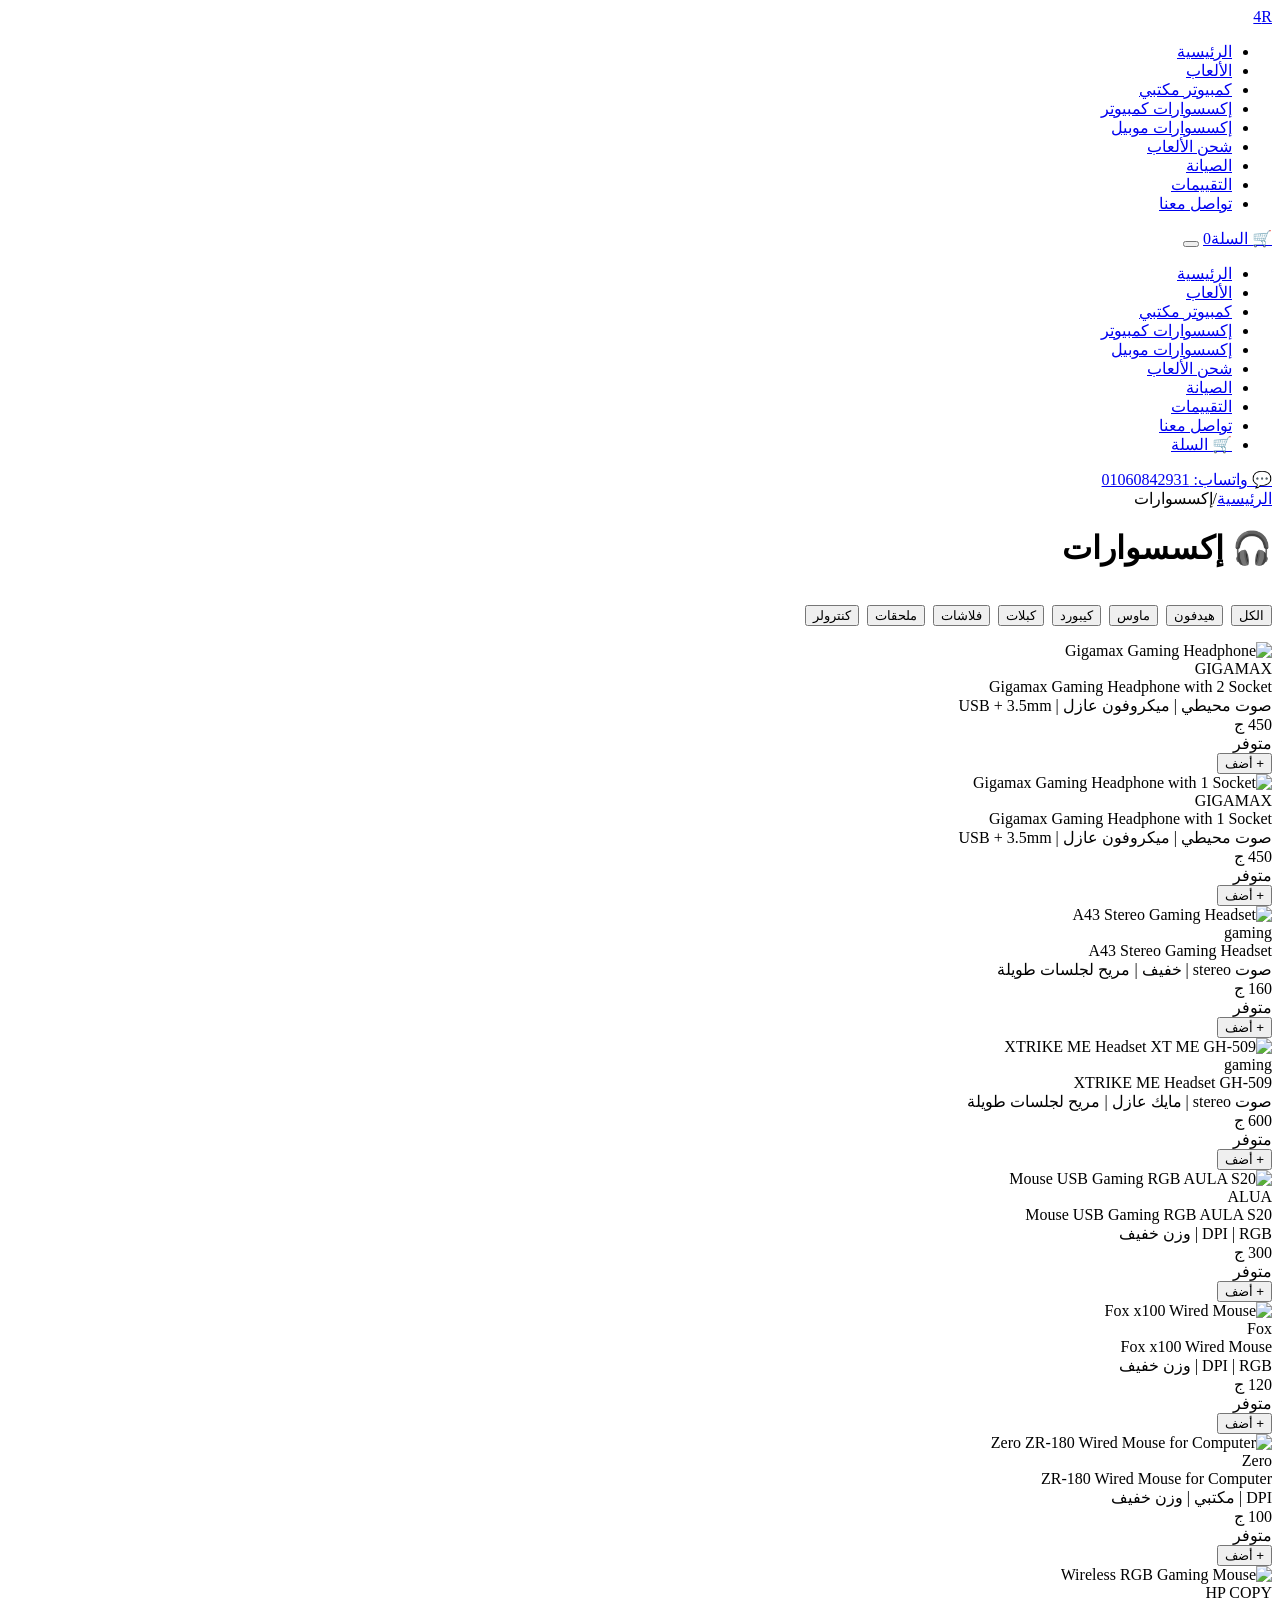
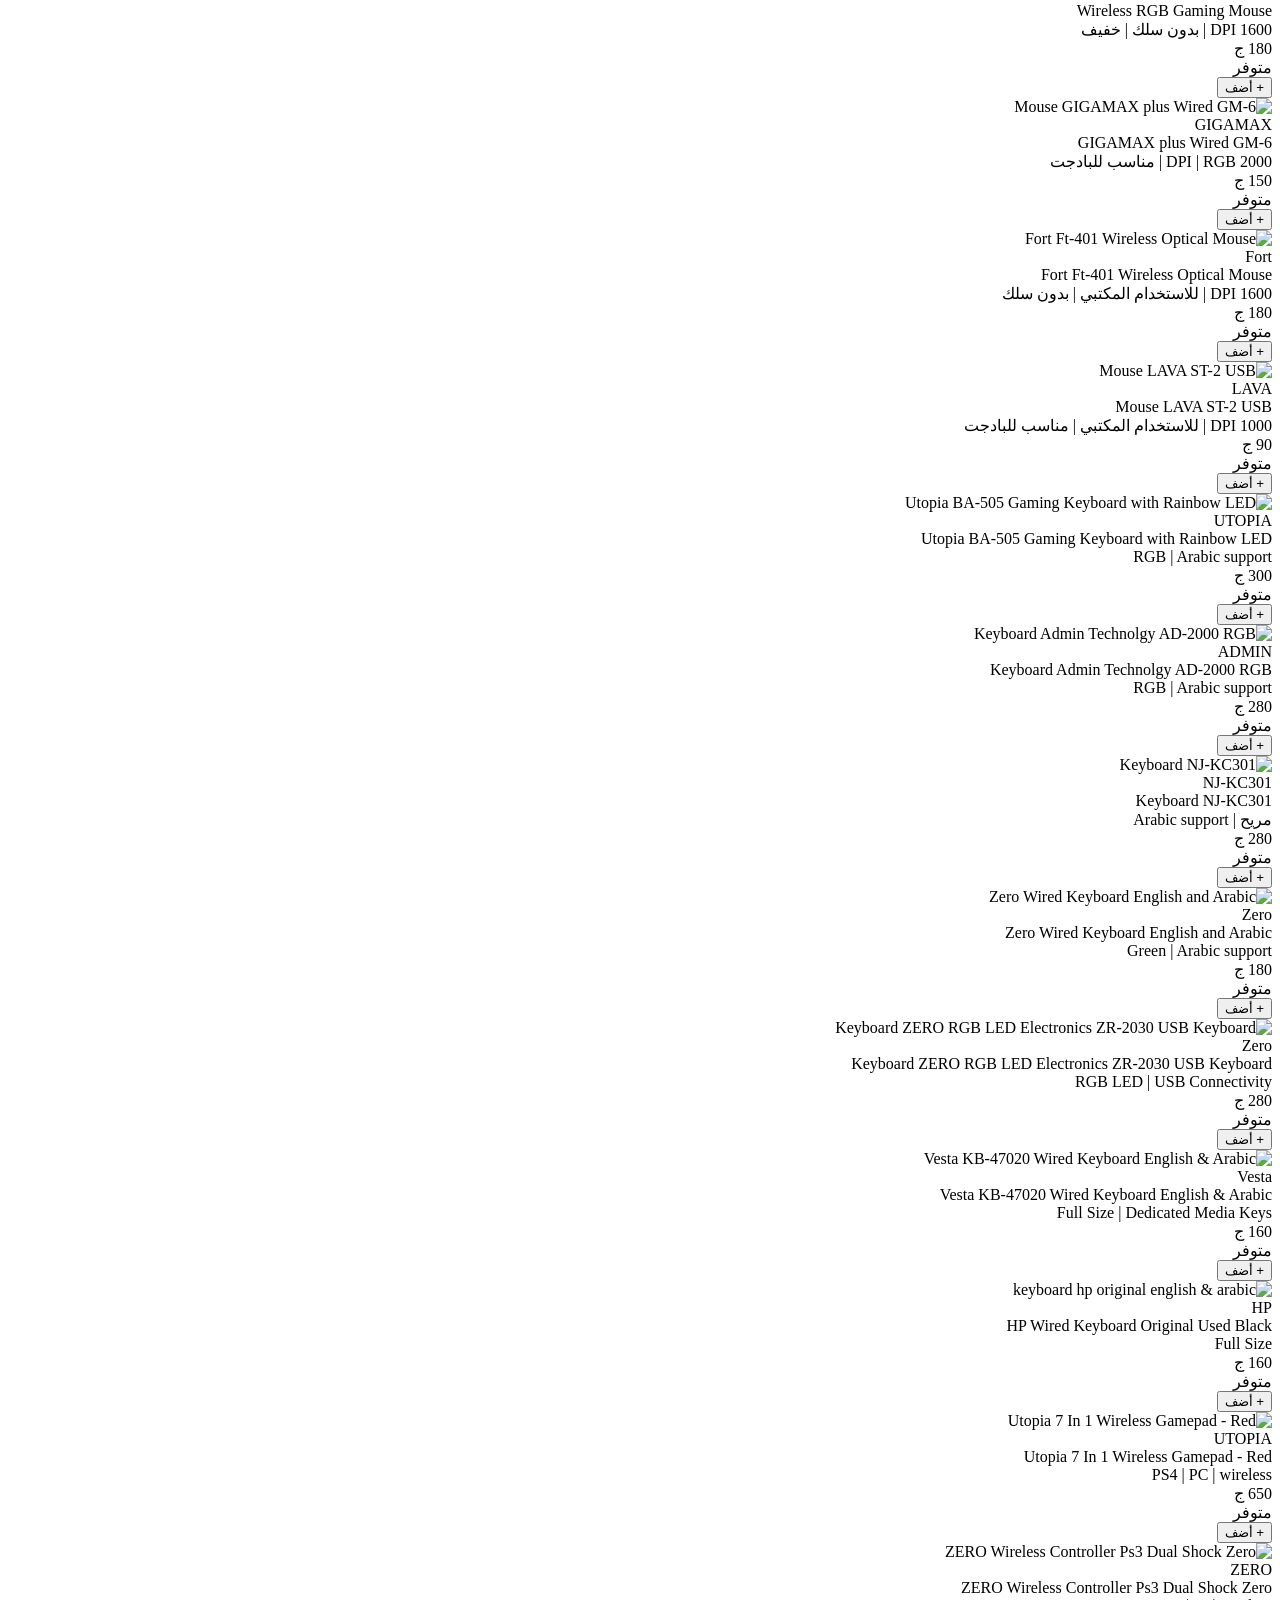
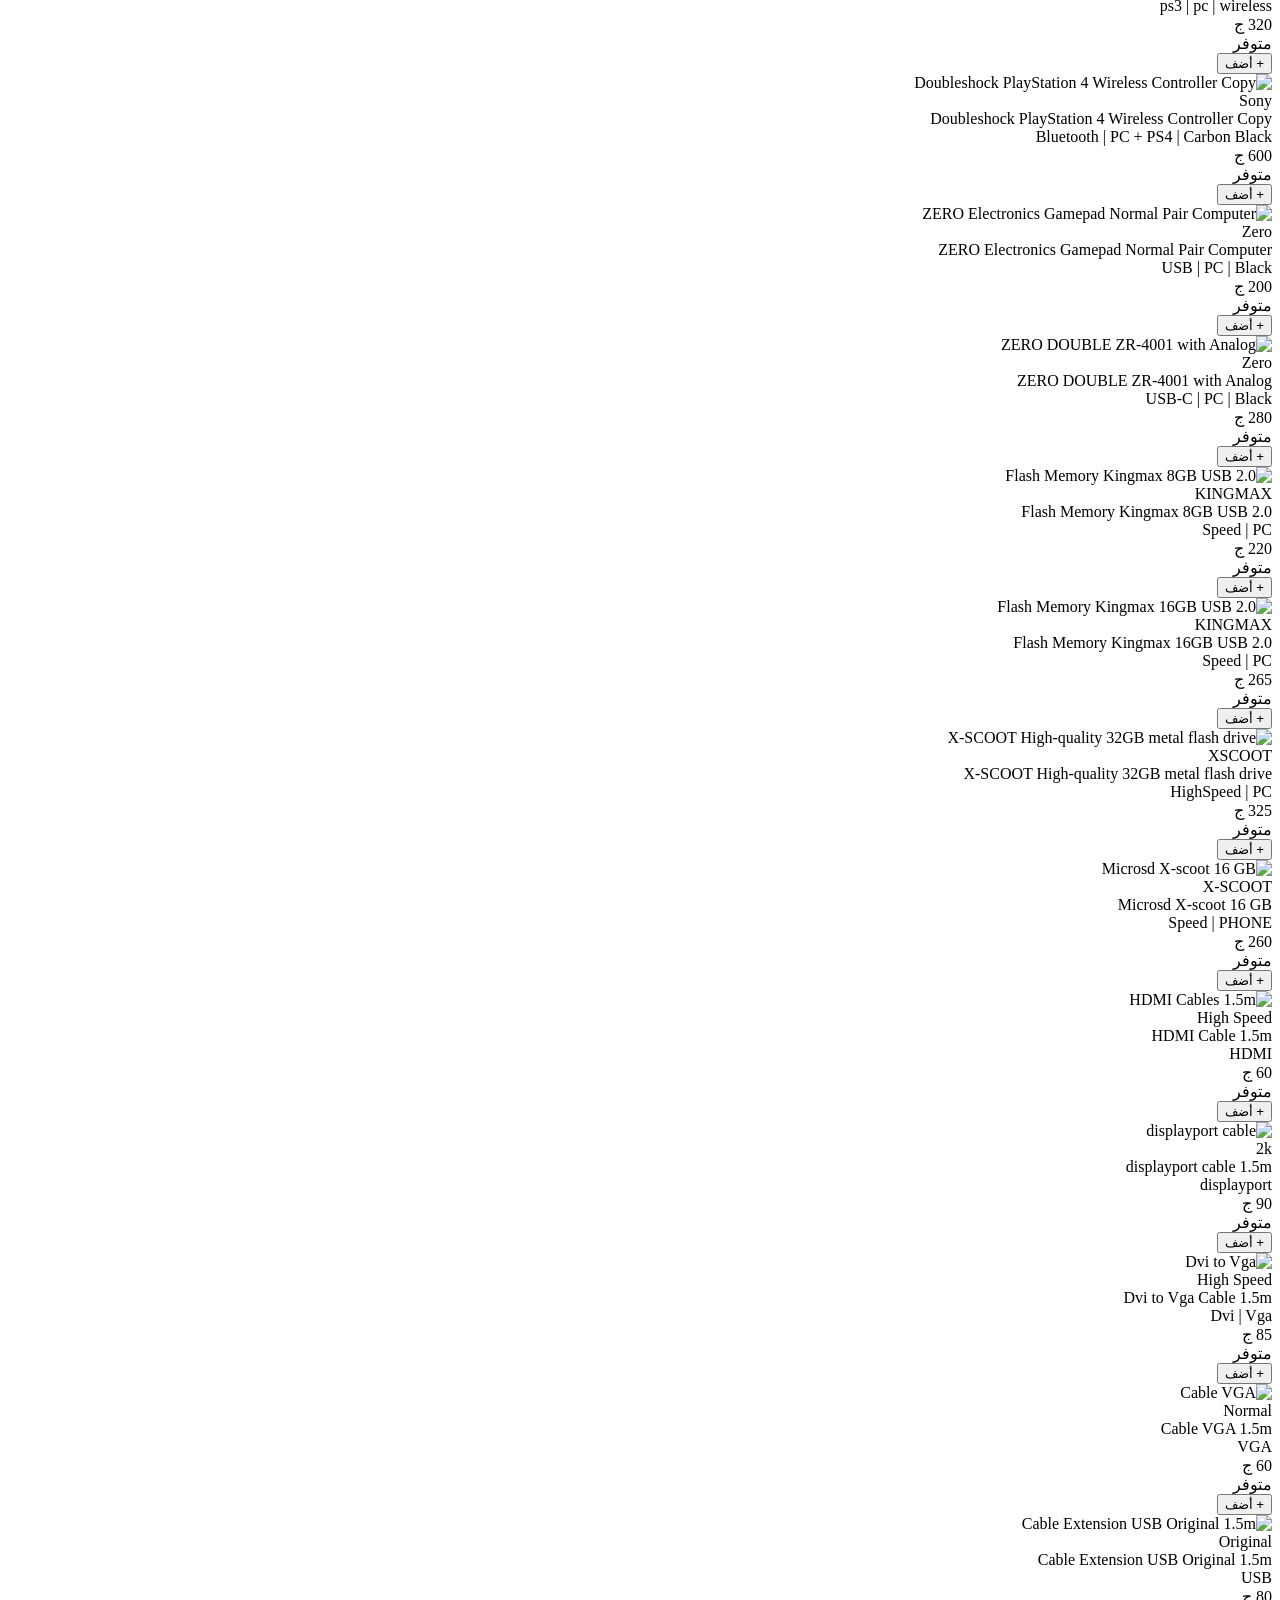
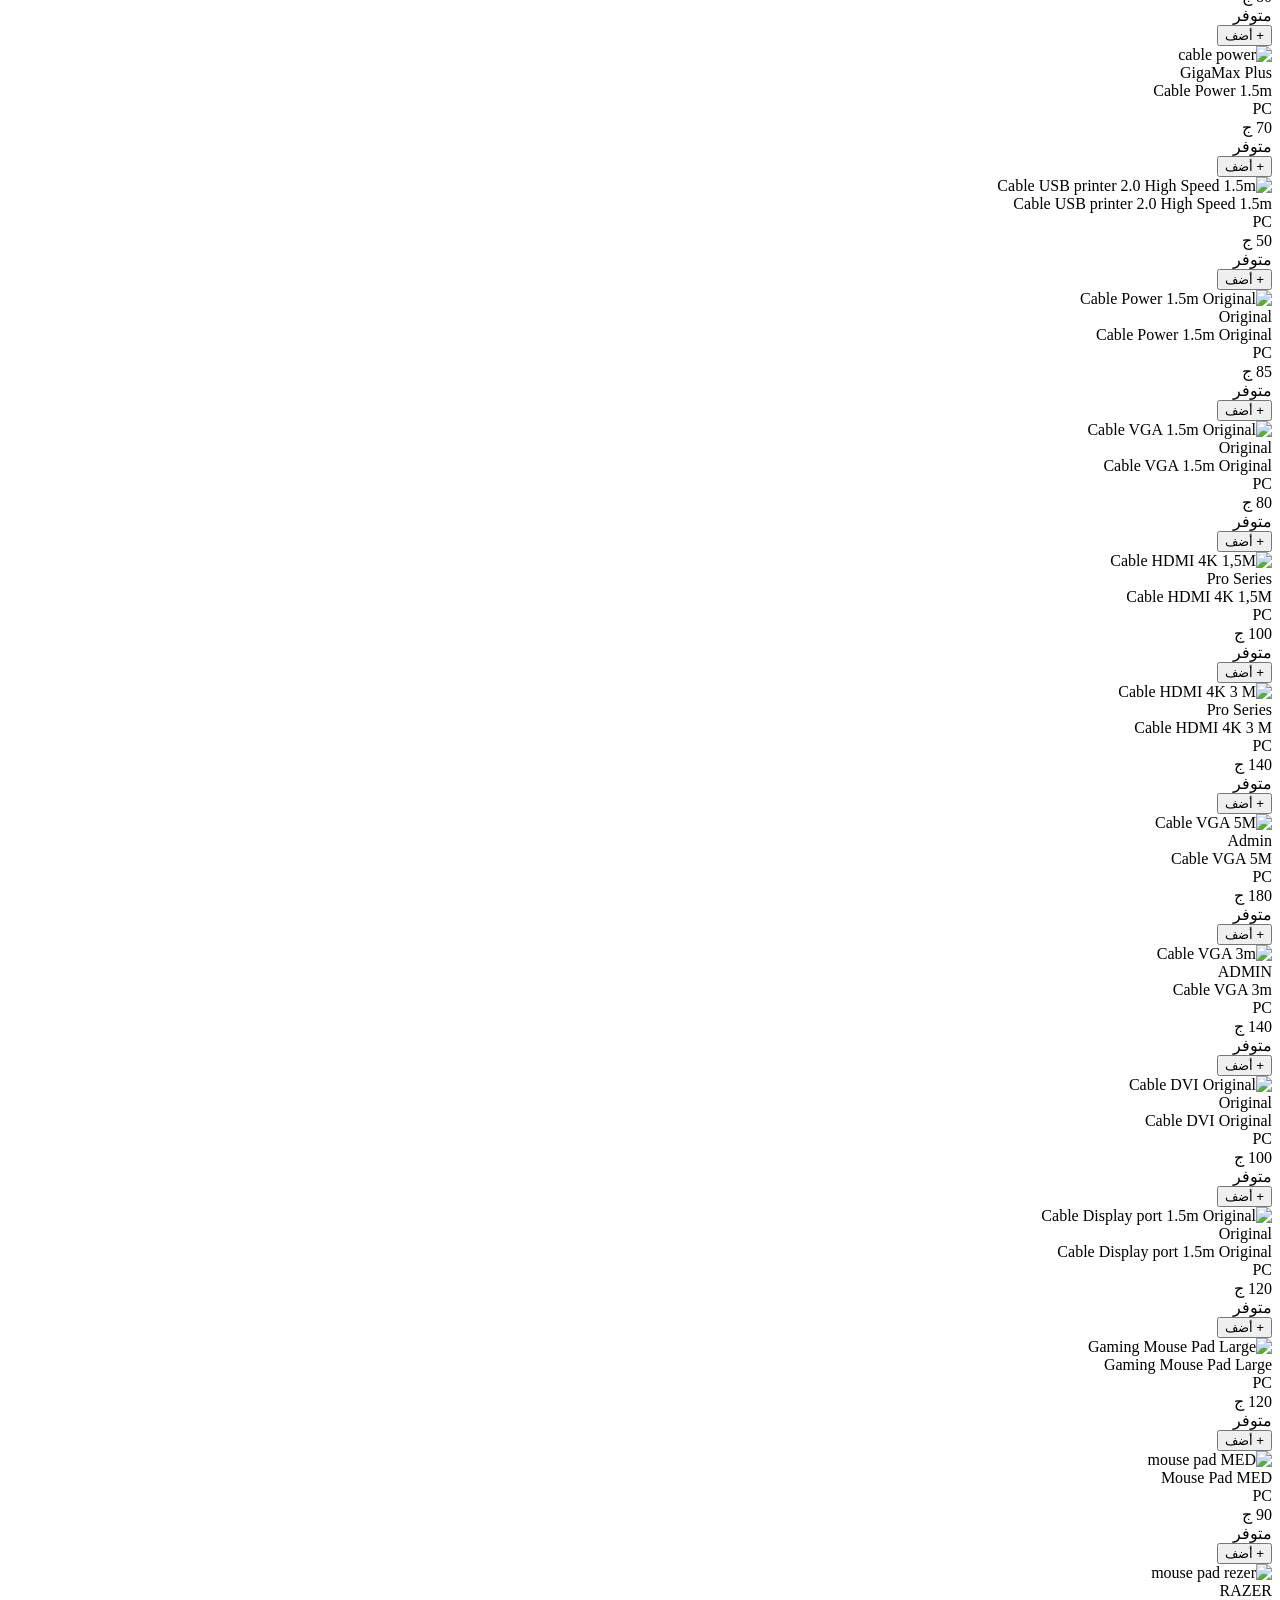
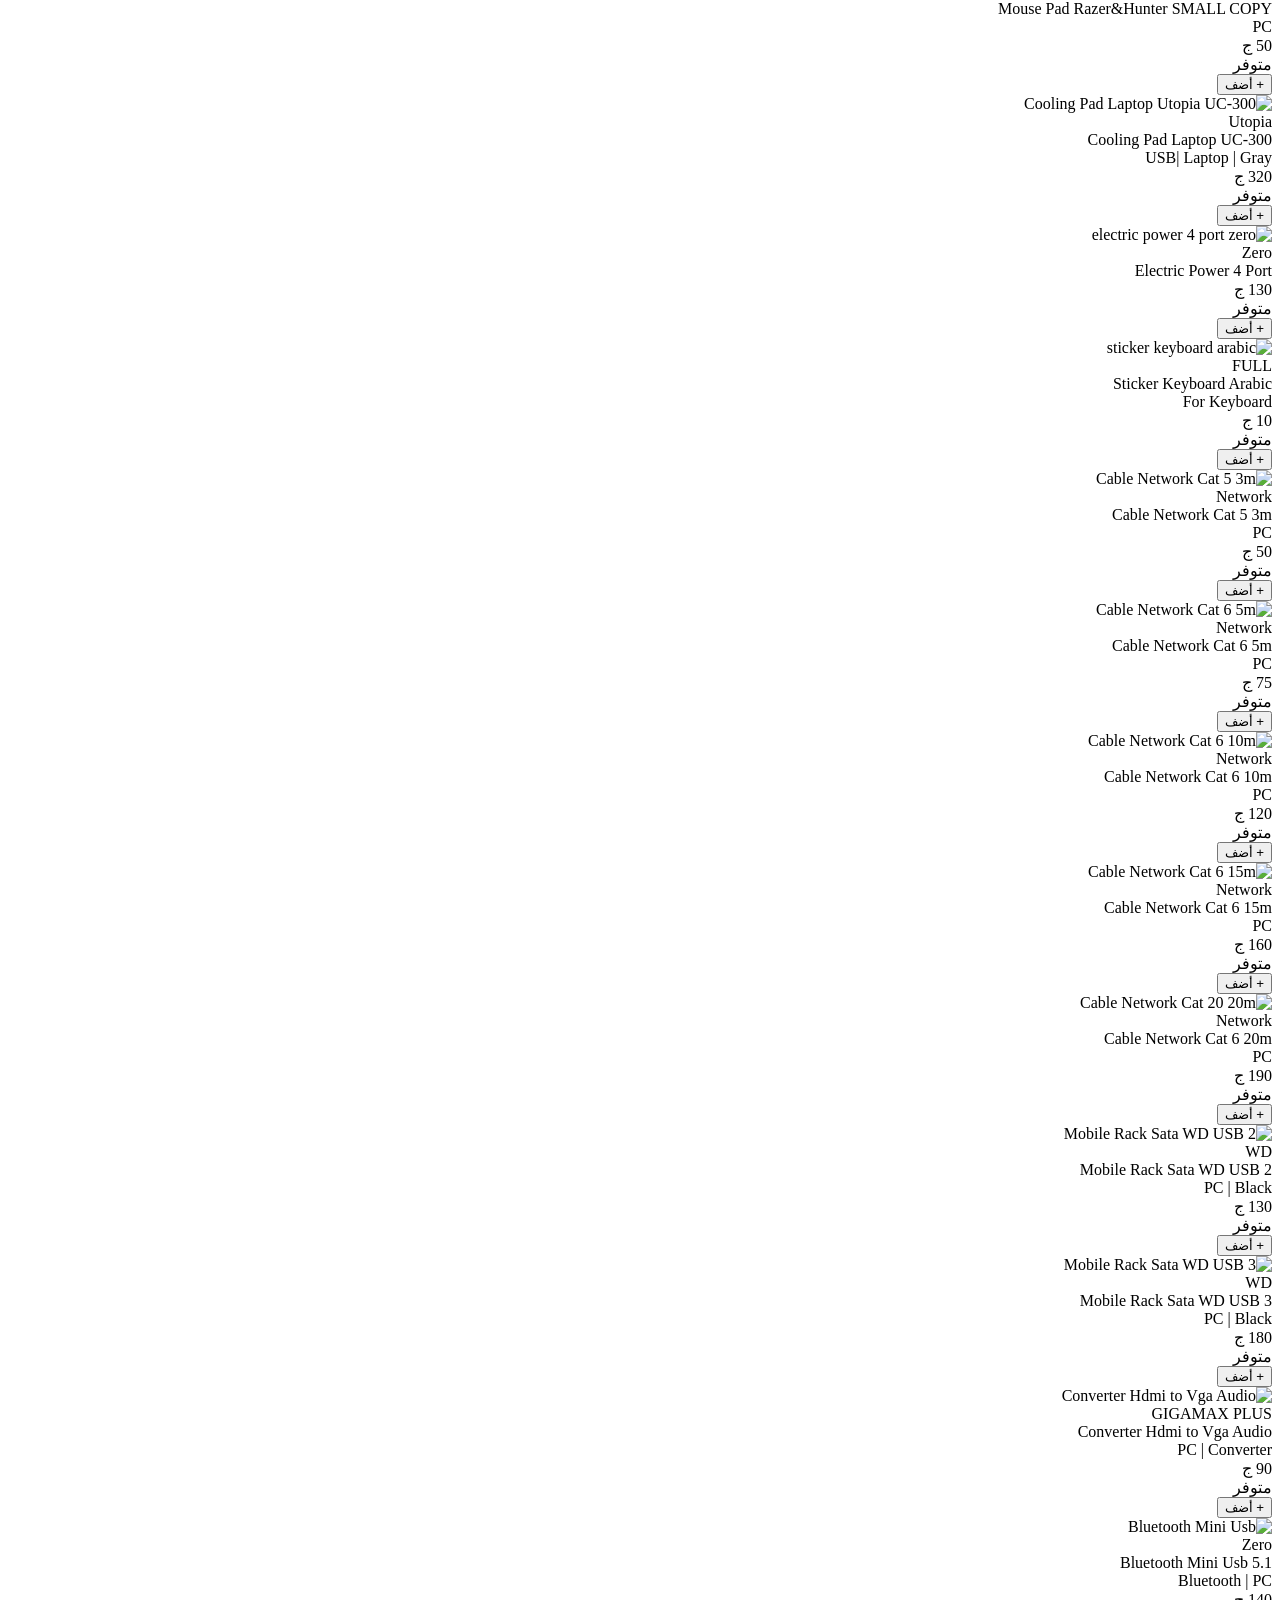
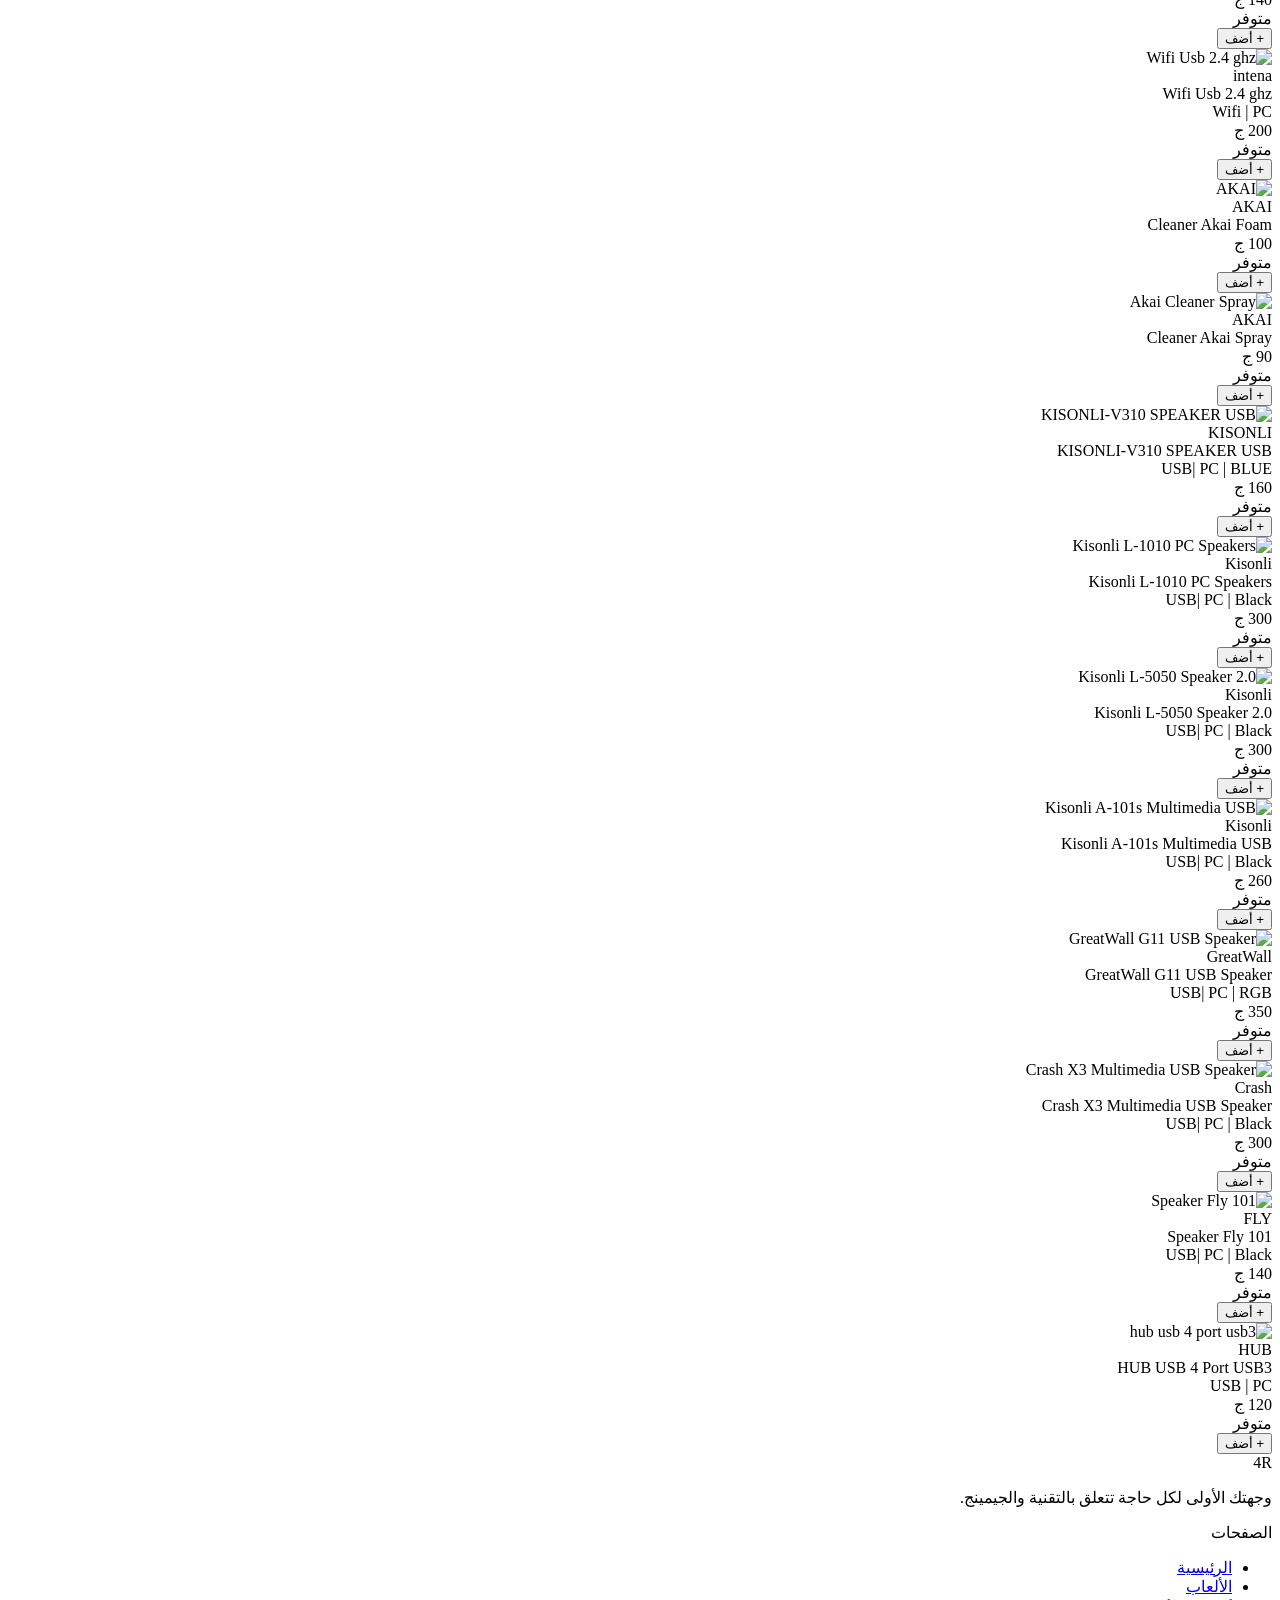
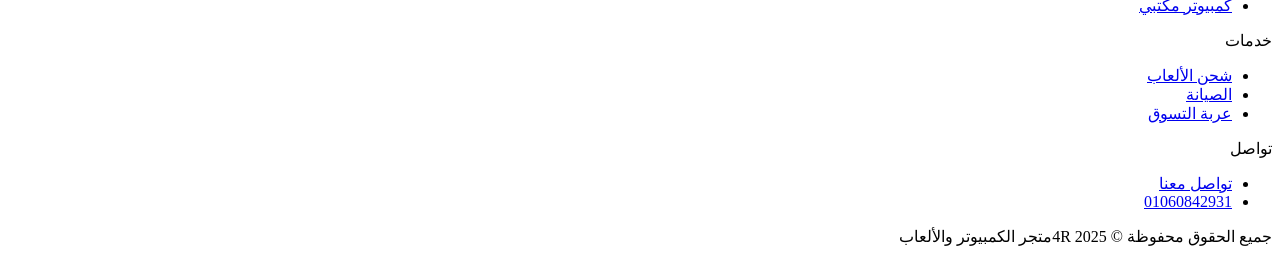
==== accessories.html @ f65ea1b9 "Add files via upload" ====
<!DOCTYPE html>
<html lang="ar" dir="rtl">
<head>
  <meta charset="UTF-8" />
  <meta name="viewport" content="width=device-width, initial-scale=1.0" />
  <title>4R | إكسسوارات</title>
  <link href="https://fonts.googleapis.com/css2?family=Cairo:wght@400;600;700;900&display=swap" rel="stylesheet" />
  <link rel="stylesheet" href="css/style.css" />
</head>
<body>

<nav class="navbar">
  <div class="container nav-inner">
    <a href="index.html" class="logo">4<span class="x">R</span></a>
    <ul class="nav-links">
      <li><a href="index.html">الرئيسية</a></li>
      <li><a href="games.html">الألعاب</a></li>
      <li><a href="desktops.html">كمبيوتر مكتبي</a></li>
      <li><a href="accessories.html" class="active" >إكسسوارات كمبيوتر</a></li>
    <li><a href="mobile.html" >إكسسوارات موبيل</a></li>
      <li><a href="game-topup.html">شحن الألعاب</a></li>
      <li><a href="services.html">الصيانة</a></li>
      <li><a href="reviews.html">التقييمات</a></li>
      <li><a href="contact.html">تواصل معنا</a></li>
    </ul>
    <div class="nav-right">
      <a href="cart.html" class="nav-cart">🛒 السلة<span class="cart-badge">0</span></a>
      <button class="hamburger-btn" id="hamburgerBtn" aria-label="فتح القائمة">
        <span></span><span></span><span></span>
      </button>
    </div>
  </div>
</nav>

<div class="mobile-menu" id="mobileMenu">
  <ul>
    <li><a href="index.html">الرئيسية</a></li>
    <li><a href="games.html">الألعاب</a></li>
    <li><a href="desktops.html">كمبيوتر مكتبي</a></li>
    <li><a href="accessories.html" class="active" >إكسسوارات كمبيوتر</a></li>
    <li><a href="mobile.html" >إكسسوارات موبيل</a></li>
    <li><a href="game-topup.html">شحن الألعاب</a></li>
    <li><a href="services.html">الصيانة</a></li>
    <li><a href="reviews.html">التقييمات</a></li>
    <li><a href="contact.html">تواصل معنا</a></li>
    <li><a href="cart.html">🛒 السلة</a></li>
  </ul>
  <div class="mobile-menu-footer">
    <a href="https://wa.me/201060842931" target="_blank" rel="noreferrer">💬 واتساب: 01060842931</a>
  </div>
</div>

<main>
  <div class="page-header">
    <div class="container">
      <div class="breadcrumb"><a href="index.html">الرئيسية</a><span class="sep">/</span><span>إكسسوارات</span></div>
      <h1 class="page-title">🎧 إكسسوارات</h1>
    </div>
  </div>

  <div style="background:var(--dark);border-bottom:1px solid var(--border);padding:16px 0">
    <div class="container" style="display:flex;gap:8px;flex-wrap:wrap">
      <button class="btn btn-red btn-sm filter-btn" onclick="filterAcc('all',this)">الكل</button>
      <button class="btn btn-outline btn-sm filter-btn" onclick="filterAcc('headset',this)">هيدفون</button>
      <button class="btn btn-outline btn-sm filter-btn" onclick="filterAcc('mouse',this)">ماوس</button>
      <button class="btn btn-outline btn-sm filter-btn" onclick="filterAcc('keyboard',this)">كيبورد</button>
            <button class="btn btn-outline btn-sm filter-btn" onclick="filterAcc('cables',this)">كبلات</button>
            <button class="btn btn-outline btn-sm filter-btn" onclick="filterAcc('usb',this)">فلاشات</button>
                  <button class="btn btn-outline btn-sm filter-btn" onclick="filterAcc('extensions',this)">ملحقات</button>
      <button class="btn btn-outline btn-sm filter-btn" onclick="filterAcc('controller',this)">كنترولر</button>
    </div>
  </div>

  <section class="section">
    <div class="container">
      <div class="products-grid" id="accGrid">

      
        <div class="product-card" data-cat="headset">
          <div class="product-thumb">
            <img src="https://imgs.search.brave.com/C-HHiCXnGyRlsSJP_Y7JTyoOShP99-Jx5o-BW8uI3ZY/rs:fit:860:0:0:0/g:ce/aHR0cHM6Ly9tb3Rh/amVyLmItY2RuLm5l/dC91cGxvYWRzL2Fs/ZXhzdG9yZS9wcm9k/dWN0cy8xNzQzOTYx/NTI1ODM2LmpwZw"
                 alt="Gigamax Gaming Headphone" loading="lazy" />
          </div>
          <div class="product-body">
            <div class="product-brand">GIGAMAX</div>
            <div class="product-name">Gigamax Gaming Headphone with 2 Socket</div>
            <div class="product-specs">صوت محيطي | ميكروفون  عازل | USB + 3.5mm</div>
            <div class="product-footer">
              <div><div class="product-price">450 ج</div><span class="badge badge-in">متوفر</span></div>
              <button class="btn-add" onclick="addToCart('gigamax-headphone','Gigamax Gaming Headphone with 2 Socket',450,'🎧')">+ أضف</button>
            </div>
          </div>
        </div>

        <div class="product-card" data-cat="headset">
          <div class="product-thumb">
            <img src="https://imgs.search.brave.com/mkt7ceOCmpa8wfE5EsVG2fIez55HjySDKCD3ozhunZs/rs:fit:860:0:0:0/g:ce/aHR0cHM6Ly9tb3Rh/amVyLmItY2RuLm5l/dC91cGxvYWRzL2Fs/ZXhzdG9yZS9wcm9k/Y3V0cy8xNjYwMzI2/NTcxMzMxLndlYnA"
                 alt="Gigamax Gaming Headphone with 1 Socket" loading="lazy" />
          </div>
          <div class="product-body">
            <div class="product-brand">GIGAMAX</div>
            <div class="product-name">Gigamax Gaming Headphone with 1 Socket</div>
            <div class="product-specs">صوت محيطي | ميكروفون  عازل | USB + 3.5mm</div>
            <div class="product-footer">
              <div><div class="product-price">450 ج</div><span class="badge badge-in">متوفر</span></div>
              <button class="btn-add" onclick="addToCart('gigamax-headphone-1socket','Gigamax Gaming Headphone with 1 Socket',450,'🎧')">+ أضف</button>
            </div>
          </div>
        </div>

        <div class="product-card" data-cat="headset">
          <div class="product-thumb">
            <img src="https://kimostore.net/cdn/shop/files/A43GamingHeadset_3_1ccc10cd-1599-43aa-845a-52f3143e708e.jpg?v=1775911515&width=1000"
                 alt="A43 Stereo Gaming Headset" loading="lazy" />
          </div>
          <div class="product-body">
            <div class="product-brand">gaming</div>
            <div class="product-name">A43 Stereo Gaming Headset</div>
            <div class="product-specs">صوت stereo | خفيف | مريح لجلسات طويلة</div>
            <div class="product-footer">
              <div><div class="product-price">160 ج</div><span class="badge badge-in">متوفر</span></div>
              <button class="btn-add" onclick="addToCart('a43','A43 Stereo Gaming Headset',160,'🎧')">+ أضف</button>
            </div>
          </div>
        </div>

        <div class="product-card" data-cat="headset">
          <div class="product-thumb">
            <img src="https://imgs.search.brave.com/D2Zzp_MJJ2iQcdfqRyLRMGfkqmUdv2q_LEdyqRBPXuk/rs:fit:860:0:0:0/g:ce/aHR0cHM6Ly9tYWt0/YWJha3cuY29tL2Nk/bi9zaG9wL2ZpbGVz/LzY5MzIzOTE5MTI5/NjYucG5nP3Y9MTc3/NzU3NjA5NCZ3aWR0/aD0xOTQ2"
                 alt="XTRIKE ME Headset XT ME GH-509" loading="lazy" />
          </div>
          <div class="product-body">
            <div class="product-brand">gaming</div>
            <div class="product-name">XTRIKE ME Headset GH-509 </div>
            <div class="product-specs">صوت stereo | مايك عازل | مريح لجلسات طويلة</div>
            <div class="product-footer">
              <div><div class="product-price">600 ج</div><span class="badge badge-in">متوفر</span></div>
              <button class="btn-add" onclick="addToCart('GH-509','XTRIKE ME Headset XT GH-509',600,'🎧')">+ أضف</button>
            </div>
          </div>
        </div>

   
        <div class="product-card" data-cat="mouse">
          <div class="product-thumb">
            <img src="https://imgs.search.brave.com/x2z2-EXy-xg_2l_c1JVt1O-p8u9nUYkmbZguw8ln9_U/rs:fit:860:0:0:0/g:ce/aHR0cHM6Ly9iYXRv/bHN0b3JlLmNvbS93/cC1jb250ZW50L3Vw/bG9hZHMvMjAyNS8w/NS9zMjAtMi5wbmc"
                 alt="Mouse USB Gaming RGB AULA S20" loading="lazy" />
          </div>
          <div class="product-body">
            <div class="product-brand">ALUA</div>
            <div class="product-name"> Mouse USB Gaming RGB AULA S20</div>
            <div class="product-specs"> DPI | RGB | وزن  خفيف</div>
            <div class="product-footer">
              <div><div class="product-price">300 ج</div><span class="badge badge-in">متوفر</span></div>
              <button class="btn-add" onclick="addToCart('ALUA S20','Mouse USB Gaming RGB AULA S20',300,'🖱️')">+ أضف</button>
            </div>
          </div>
        </div>

<div class="product-card" data-cat="mouse">
          <div class="product-thumb">
            <img src="https://imgs.search.brave.com/SONf44gcVPJOeavkt5D7OATbX97vkyc14u4jVw7Nc_U/rs:fit:860:0:0:0/g:ce/aHR0cHM6Ly9tLm1l/ZGlhLWFtYXpvbi5j/b20vaW1hZ2VzL0kv/NTFhSS1aOXBBZUwu/anBn"
                 alt="Fox x100 Wired Mouse " loading="lazy" />
          </div>
          <div class="product-body">
            <div class="product-brand">Fox</div>
            <div class="product-name"> Fox x100 Wired Mouse</div>
            <div class="product-specs"> DPI | RGB | وزن  خفيف</div>
            <div class="product-footer">
              <div><div class="product-price">120 ج</div><span class="badge badge-in">متوفر</span></div>
              <button class="btn-add" onclick="addToCart('fox-x100','Fox x100 Wired Mouse',120,'🖱️')">+ أضف</button>
            </div>
          </div>
        </div>

        <div class="product-card" data-cat="mouse">
          <div class="product-thumb">
            <img src="https://tse3.mm.bing.net/th/id/OIP.oKF8g6QHvfGW3noFSmgnfAHaHa?rs=1&pid=ImgDetMain&o=7&rm=3"
                 alt="Zero ZR-180 Wired Mouse for Computer" loading="lazy" />
          </div>
          <div class="product-body">
            <div class="product-brand">Zero</div>
            <div class="product-name"> ZR-180 Wired Mouse for Computer</div>
            <div class="product-specs"> DPI |  مكتبي | وزن  خفيف</div>
            <div class="product-footer">
              <div><div class="product-price">100 ج</div><span class="badge badge-in">متوفر</span></div>
              <button class="btn-add" onclick="addToCart('zero-zr180','Zero ZR-180 Wired Mouse for Computer',100,'🖱️')">+ أضف</button>
            </div>
          </div>
        </div>

        <div class="product-card" data-cat="mouse">
          <div class="product-thumb">
            <img src="https://a-static.mlcdn.com.br/800x560/mouse-sem-fio-recarregavel-wireless-led-rgb-ergonomico-novo-dom-benetons/dombenetons/45b090e0523411ed84214201ac185019/f45521bca5fc19e358981a24c12881a3.jpeg"
                 alt="Wireless RGB Gaming Mouse" loading="lazy" />
          </div>
          <div class="product-body">
            <div class="product-brand">HP COPY</div>
            <div class="product-name">Wireless RGB Gaming Mouse</div>
            <div class="product-specs">1600 DPI |  بدون سلك  | خفيف </div>
            <div class="product-footer">
              <div><div class="product-price">180 ج</div><span class="badge badge-in">متوفر</span></div>
              <button class="btn-add" onclick="addToCart('wireless-rgb-mouse','Wireless RGB Gaming Mouse',180,'🖱️')">+ أضف</button>
            </div>
          </div>
        </div>

        <div class="product-card" data-cat="mouse">
          <div class="product-thumb">
            <img src="https://tse4.mm.bing.net/th/id/OIP.89PVb0e396rgUIWGu2QUJgHaHa?w=480&h=480&rs=1&pid=ImgDetMain&o=7&rm=3"
                 alt="Mouse GIGAMAX plus Wired GM-6" loading="lazy" />
          </div>
          <div class="product-body">
            <div class="product-brand">GIGAMAX</div>
            <div class="product-name">GIGAMAX plus Wired GM-6</div>
            <div class="product-specs">2000 DPI | RGB | مناسب للبادجت</div>
            <div class="product-footer">
              <div><div class="product-price">150 ج</div><span class="badge badge-in">متوفر</span></div>
              <button class="btn-add" onclick="addToCart('gigamax-gm6','GIGAMAX plus Wired GM-6',150,'🖱️')">+ أضف</button>
            </div>
          </div>
        </div>

        <div class="product-card" data-cat="mouse">
          <div class="product-thumb">
            <img src="https://m.media-amazon.com/images/I/31GOCMz3ZcL._AC_SY300_SX300_QL70_ML2_.jpg"
                 alt="Fort Ft-401 Wireless Optical Mouse" loading="lazy" />
          </div>
          <div class="product-body">
            <div class="product-brand">Fort</div>
            <div class="product-name">Fort Ft-401 Wireless Optical Mouse</div>
            <div class="product-specs">1600 DPI | للاستخدام المكتبي | بدون سلك</div>
            <div class="product-footer">
              <div><div class="product-price">180 ج</div><span class="badge badge-in">متوفر</span></div>
              <button class="btn-add" onclick="addToCart('fort-ft401','Fort Ft-401 Wireless Optical Mouse',180,'🖱️')">+ أضف</button>
            </div>
          </div>
        </div>

        <div class="product-card" data-cat="mouse">
          <div class="product-thumb">
            <img src="https://tse2.mm.bing.net/th/id/OIP.kj4dADvUU_rVq8VDNY5hUwHaHX?w=1024&h=1019&rs=1&pid=ImgDetMain&o=7&rm=3"
                 alt="Mouse LAVA ST-2 USB" loading="lazy" />
          </div>
          <div class="product-body">
            <div class="product-brand">LAVA</div>
            <div class="product-name">Mouse LAVA ST-2 USB</div>
            <div class="product-specs">1000 DPI | للاستخدام المكتبي | مناسب للبادجت</div>
            <div class="product-footer">
              <div><div class="product-price">90 ج</div><span class="badge badge-in">متوفر</span></div>
              <button class="btn-add" onclick="addToCart('lava-st2','Mouse LAVA ST-2 USB',90,'🖱️')">+ أضف</button>
            </div>
          </div>
        </div>

        <div class="product-card" data-cat="keyboard">
          <div class="product-thumb">
            <img src="https://imgs.search.brave.com/Hx0mv7swTT-vfNYxu3BRXZ-HTMeC_rGJDda0LCGnsAU/rs:fit:860:0:0:0/g:ce/aHR0cHM6Ly9tLm1l/ZGlhLWFtYXpvbi5j/b20vaW1hZ2VzL0kv/NTFhdlJvRVlNK0wu/anBn"
                 alt="Utopia BA-505 Gaming Keyboard with Rainbow LED" loading="lazy" />
          </div>
          <div class="product-body">
            <div class="product-brand">UTOPIA</div>
            <div class="product-name">Utopia BA-505 Gaming Keyboard with Rainbow LED</div>
            <div class="product-specs">RGB | Arabic support</div>
            <div class="product-footer">
              <div><div class="product-price">300 ج</div><span class="badge badge-in">متوفر</span></div>
              <button class="btn-add" onclick="addToCart('utopia','Utopia BA-505 Gaming Keyboard with Rainbow LED',300,'⌨️')">+ أضف</button>
            </div>
          </div>
        </div>

        <div class="product-card" data-cat="keyboard">
          <div class="product-thumb">
            <img src="https://imgs.search.brave.com/QaQKm-e4CwaG5F8aaRwhmn1CHJgemqNHAO-OPhPcdxU/rs:fit:860:0:0:0/g:ce/aHR0cHM6Ly9tLm1l/ZGlhLWFtYXpvbi5j/b20vaW1hZ2VzL0kv/NzFWVWZUemZ4YlMu/anBn"
                 alt="Keyboard Admin Technolgy AD-2000 RGB" loading="lazy" />
          </div>
          <div class="product-body">
            <div class="product-brand">ADMIN</div>
            <div class="product-name">Keyboard Admin Technolgy AD-2000 RGB</div>
            <div class="product-specs">RGB | Arabic support</div>
            <div class="product-footer">
              <div><div class="product-price">280 ج</div><span class="badge badge-in">متوفر</span></div>
              <button class="btn-add" onclick="addToCart('ADMIN','Keyboard Admin Technolgy AD-2000 RGB',280,'⌨️')">+ أضف</button>
            </div>
          </div>
        </div>

        <div class="product-card" data-cat="keyboard">
          <div class="product-thumb">
            <img src="https://imgs.search.brave.com/25Rrkik2z72IzWlAjsnH1l-v3NPhSBTfXvkvBAMQND8/rs:fit:860:0:0:0/g:ce/aHR0cHM6Ly9lbG9y/b2J5LmNvbS9wdWJs/aWMvdXBsb2Fkcy9h/bGwvYjFYWHpYelFO/c0hUbWxQV3ZJR3BB/WXR0Z3RzZFlxd1Ro/Um1SV2hBYS5wbmc"
                 alt="Keyboard NJ-KC301" loading="lazy" />
          </div>
          <div class="product-body">
            <div class="product-brand">NJ-KC301</div>
            <div class="product-name">Keyboard NJ-KC301</div>
            <div class="product-specs"> مريح | Arabic support</div>
            <div class="product-footer">
              <div><div class="product-price">280 ج</div><span class="badge badge-in">متوفر</span></div>
              <button class="btn-add" onclick="addToCart('NJ-KC301','Keyboard NJ-KC301',280,'⌨️')">+ أضف</button>
            </div>
          </div>
        </div>

        <div class="product-card" data-cat="keyboard">
          <div class="product-thumb">
            <img src="https://tse1.mm.bing.net/th/id/OIP.boMo8JPHi9ZpDjt6pM27jAHaHa?rs=1&pid=ImgDetMain&o=7&rm=3"
                 alt="Zero Wired Keyboard English and Arabic" loading="lazy" />
          </div>
          <div class="product-body">
            <div class="product-brand">Zero</div>
            <div class="product-name">Zero Wired Keyboard English and Arabic</div>
            <div class="product-specs">Green | Arabic support</div>
            <div class="product-footer">
              <div><div class="product-price">180 ج</div><span class="badge badge-in">متوفر</span></div>
              <button class="btn-add" onclick="addToCart('zero-wired','Zero Wired Keyboard English and Arabic',180,'⌨️')">+ أضف</button>
            </div>
          </div>
        </div>

        <div class="product-card" data-cat="keyboard">
          <div class="product-thumb">
            <img src="https://tse4.mm.bing.net/th/id/OIP.QPRw2E9Us6ByeYWWHAaFuwHaHa?rs=1&pid=ImgDetMain&o=7&rm=3"
                 alt="Keyboard ZERO RGB LED Electronics ZR-2030 USB Keyboard" loading="lazy" />
          </div>
          <div class="product-body">
            <div class="product-brand">Zero</div>
            <div class="product-name">Keyboard ZERO RGB LED Electronics ZR-2030 USB Keyboard</div>
            <div class="product-specs">RGB LED | USB Connectivity</div>
            <div class="product-footer">
              <div><div class="product-price">280 ج</div><span class="badge badge-in">متوفر</span></div>
              <button class="btn-add" onclick="addToCart('zero-rgb','Keyboard ZERO RGB LED Electronics ZR-2030 USB Keyboard',280,'⌨️')">+ أضف</button>
            </div>
          </div>
        </div>

        <div class="product-card" data-cat="keyboard">
          <div class="product-thumb">
            <img src="https://kimostore.net/cdn/shop/files/VestaKB-47020WiredKeyboardEnglish_Arabic_1.jpg?v=1775051760"
                 alt="Vesta KB-47020 Wired Keyboard English & Arabic" loading="lazy" />
          </div>
          <div class="product-body">
            <div class="product-brand">Vesta</div>
            <div class="product-name">Vesta KB-47020 Wired Keyboard English & Arabic</div>
            <div class="product-specs">  Full Size | Dedicated Media Keys</div>
            <div class="product-footer">
              <div><div class="product-price">160 ج</div><span class="badge badge-in">متوفر</span></div>
              <button class="btn-add" onclick="addToCart('vesta-kb47020','Vesta KB-47020 Wired Keyboard English & Arabic',160,'⌨️')">+ أضف</button>
            </div>
          </div>
        </div>

                <div class="product-card" data-cat="keyboard">
          <div class="product-thumb">
            <img src="https://kimostore.net/cdn/shop/files/hp-wired-keyboard-original-used-black-kimo-store-1.jpg?v=1715036101&width=600"
                 alt="keyboard hp original english & arabic" loading="lazy" />
          </div>
          <div class="product-body">
            <div class="product-brand">HP</div>
            <div class="product-name">HP Wired Keyboard Original Used Black</div>
            <div class="product-specs">Full Size </div>
            <div class="product-footer">
              <div><div class="product-price">160 ج</div><span class="badge badge-in">متوفر</span></div>
              <button class="btn-add" onclick="addToCart('hp-wired','HP Wired Keyboard Original Used Black',160,'⌨️')">+ أضف</button>
            </div>
          </div>
        </div>

        <div class="product-card" data-cat="controller">
          <div class="product-thumb">
            <img src="https://imgs.search.brave.com/cCL5e5KIhtPsNbYD1YHNwp2QVAPO6otx8FajN-WbhQI/rs:fit:860:0:0:0/g:ce/aHR0cHM6Ly9lZy5q/dW1pYS5pcy91bnNh/ZmUvZml0LWluLzUw/MHg1MDAvZmlsdGVy/czpmaWxsKHdoaXRl/KS9wcm9kdWN0Lzc0/LzQ5MjYzMi8xLmpw/Zz85MDA3"
                 alt="Utopia 7 In 1 Wireless Gamepad - Red" loading="lazy" />
          </div>
          <div class="product-body">
            <div class="product-brand">UTOPIA</div>
            <div class="product-name">Utopia 7 In 1 Wireless Gamepad - Red</div>
            <div class="product-specs"> PS4 | PC | wireless </div>
            <div class="product-footer">
              <div><div class="product-price">650 ج</div><span class="badge badge-in">متوفر</span></div>
              <button class="btn-add" onclick="addToCart('UTOPIA','Utopia 7 In 1 Wireless Gamepad - Red',650,'🎮')">+ أضف</button>
            </div>
          </div>
        </div>

        <div class="product-card" data-cat="controller">
          <div class="product-thumb">
            <img src="https://eg.jumia.is/unsafe/fit-in/500x500/filters:fill(white)/product/79/145042/1.jpg?4406"
                 alt="ZERO Wireless Controller Ps3 Dual Shock Zero" loading="lazy" />
          </div>
          <div class="product-body">
            <div class="product-brand">ZERO</div>
            <div class="product-name">ZERO Wireless Controller Ps3 Dual Shock Zero</div>
            <div class="product-specs"> ps3 | pc | wireless </div>
            <div class="product-footer">
              <div><div class="product-price">320 ج</div><span class="badge badge-in">متوفر</span></div>
              <button class="btn-add" onclick="addToCart('zero-ctrl','ZERO Wireless Controller Ps3 Dual Shock Zero',320,'🎮')">+ أضف</button>
            </div>
          </div>
        </div>

        <div class="product-card" data-cat="controller">
          <div class="product-thumb">
            <img src="https://imgs.search.brave.com/CGn8YWVCljQZothhwITW61e-p3rkyiqc8gj4m-9yR8Y/rs:fit:860:0:0:0/g:ce/aHR0cHM6Ly93d3cu/cGxhdGludW0tam8u/Y29tL3Bob3Rvcy8z/MzA5LnBuZw"
                 alt="Doubleshock PlayStation 4 Wireless Controller Copy" loading="lazy" />
          </div>
          <div class="product-body">
            <div class="product-brand">Sony</div>
            <div class="product-name">Doubleshock PlayStation 4 Wireless Controller Copy</div>
            <div class="product-specs">Bluetooth | PC + PS4 | Carbon Black</div>
            <div class="product-footer">
              <div><div class="product-price">600 ج</div><span class="badge badge-in">متوفر</span></div>
              <button class="btn-add" onclick="addToCart('doubleshock-ctrl','Doubleshock PlayStation 4 Wireless Controller Copy',600,'🕹️')">+ أضف</button>
            </div>
          </div>
        </div>

                <div class="product-card" data-cat="controller">
          <div class="product-thumb">
            <img src="https://tse3.mm.bing.net/th/id/OIP.FLcklw3RKC-nL682dPDGGwAAAA?rs=1&pid=ImgDetMain&o=7&rm=3"
                 alt="ZERO Electronics Gamepad Normal Pair Computer" loading="lazy" />
          </div>
          <div class="product-body">
            <div class="product-brand">Zero</div>
            <div class="product-name">ZERO Electronics Gamepad Normal Pair Computer</div>
            <div class="product-specs"> USB | PC | Black</div>
            <div class="product-footer">
              <div><div class="product-price">200 ج</div><span class="badge badge-in">متوفر</span></div>
              <button class="btn-add" onclick="addToCart('zero-ctrl','ZERO Electronics Gamepad Normal Pair Computer',200,'🎮')">+ أضف</button>
            </div>
          </div>
        </div>

                <div class="product-card" data-cat="controller">
          <div class="product-thumb">
            <img src="https://tse3.mm.bing.net/th/id/OIP.jSF39qGXKimdMJdT2QlxuwAAAA?rs=1&pid=ImgDetMain&o=7&rm=3"
                 alt="ZERO DOUBLE ZR-4001 with Analog" loading="lazy" />
          </div>
          <div class="product-body">
            <div class="product-brand">Zero</div>
            <div class="product-name">ZERO DOUBLE ZR-4001 with Analog</div>
            <div class="product-specs"> USB-C | PC  |  Black</div>
            <div class="product-footer">
              <div><div class="product-price">280 ج</div><span class="badge badge-in">متوفر</span></div>
              <button class="btn-add" onclick="addToCart('zero-dbl-ctrl','ZERO DOUBLE ZR-4001 with Analog',280,'🎮')">+ أضف</button>
            </div>
          </div>
        </div>

        <div class="product-card" data-cat="usb">
          <div class="product-thumb">
            <img src="https://imgs.search.brave.com/wy2o6DvM6CwtNnX50eSaryN1iZNRRI9zJf2usyB_y2k/rs:fit:860:0:0:0/g:ce/aHR0cHM6Ly9tb3Rh/amVyLmItY2RuLm5l/dC91cGxvYWRzL2Fs/ZXhzdG9yZS9wcm9k/dWN0cy8xNzgwNTE0/MDA1MzE4LmpwZw"
                 alt="Flash Memory Kingmax 8GB USB 2.0" loading="lazy" />
          </div>
          <div class="product-body">
            <div class="product-brand">KINGMAX</div>
            <div class="product-name">Flash Memory Kingmax 8GB USB 2.0</div>
            <div class="product-specs"> Speed | PC </div>
            <div class="product-footer">
              <div><div class="product-price">220 ج</div><span class="badge badge-in">متوفر</span></div>
              <button class="btn-add" onclick="addToCart('Kingmax-ctrl','Flash Memory Kingmax 8GB USB 2.0',220,'🎦')">+ أضف</button>
            </div>
          </div>
        </div>

        <div class="product-card" data-cat="usb">
          <div class="product-thumb">
            <img src="https://m.media-amazon.com/images/I/61JyxWxhd6L._AC_UF894,1000_QL80_.jpg"
                 alt="Flash Memory Kingmax 16GB USB 2.0" loading="lazy" />
          </div>
          <div class="product-body">
            <div class="product-brand">KINGMAX</div>
            <div class="product-name">Flash Memory Kingmax 16GB USB 2.0</div>
            <div class="product-specs"> Speed | PC </div>
            <div class="product-footer">
              <div><div class="product-price">265 ج</div><span class="badge badge-in">متوفر</span></div>
              <button class="btn-add" onclick="addToCart('KINGMAX-dbl-ctrl','Flash Memory Kingmax 16GB USB 2.0',265,'🎦')">+ أضف</button>
            </div>
          </div>
        </div>

        <div class="product-card" data-cat="usb">
          <div class="product-thumb">
            <img src="https://eg.jumia.is/unsafe/fit-in/500x500/filters:fill(white)/product/53/3084431/1.jpg?6984"
                 alt="X-SCOOT High-quality 32GB metal flash drive" loading="lazy" />
          </div>
          <div class="product-body">
            <div class="product-brand">XSCOOT</div>
            <div class="product-name">X-SCOOT High-quality 32GB metal flash drive</div>
            <div class="product-specs"> HighSpeed | PC </div>
            <div class="product-footer">
              <div><div class="product-price">325 ج</div><span class="badge badge-in">متوفر</span></div>
              <button class="btn-add" onclick="addToCart('X-dbl-ctrl','X-SCOOT High-quality 32GB metal flash drive',325,'🎦')">+ أضف</button>
            </div>
          </div>
        </div>

        <div class="product-card" data-cat="usb">
          <div class="product-thumb">
            <img src="https://m.media-amazon.com/images/I/31PC8S2oUbS.jpg"
                 alt=" Microsd X-scoot 16 GB" loading="lazy" />
          </div>
          <div class="product-body">
            <div class="product-brand">X-SCOOT</div>
            <div class="product-name"> Microsd X-scoot 16 GB</div>
            <div class="product-specs"> Speed | PHONE </div>
            <div class="product-footer">
              <div><div class="product-price">260 ج</div><span class="badge badge-in">متوفر</span></div>
              <button class="btn-add" onclick="addToCart('xscoot-dbl-ctrl',' Microsd X-scoot 16 GB',260,'🎦')">+ أضف</button>
            </div>
          </div>
        </div>

                        <div class="product-card" data-cat="cables">
          <div class="product-thumb">
            <img src="https://tse1.mm.bing.net/th/id/OIP.e_jvRYG1KZyVsyoTdFBXIgHaHa?w=600&h=600&rs=1&pid=ImgDetMain&o=7&rm=3"
                 alt=" HDMI Cables 1.5m" loading="lazy" />
          </div>
          <div class="product-body">
            <div class="product-brand">High Speed</div>
            <div class="product-name">HDMI Cable 1.5m</div>
            <div class="product-specs"> HDMI </div>
            <div class="product-footer">
              <div><div class="product-price">60 ج</div><span class="badge badge-in">متوفر</span></div>
              <button class="btn-add" onclick="addToCart('high-speed-hdmi-ctrl','HDMI Cables 1.5m',60,'📺')">+ أضف</button>
            </div>
          </div>
        </div>

                        <div class="product-card" data-cat="cables">
          <div class="product-thumb">
            <img src="https://th.bing.com/th/id/OIP.ds72f45DH-_oprN3COKBRwHaHa?o=7rm=3&rs=1&pid=ImgDetMain&o=7&rm=3"
                 alt="displayport cable " loading="lazy" />
          </div>
          <div class="product-body">
            <div class="product-brand">2k</div>
            <div class="product-name">displayport cable 1.5m</div>
            <div class="product-specs"> displayport </div>
            <div class="product-footer">
              <div><div class="product-price">90 ج</div><span class="badge badge-in">متوفر</span></div>
              <button class="btn-add" onclick="addToCart('2k-displayport-ctrl','displayport cable 1.5m',90,'📺')">+ أضف</button>
            </div>
          </div>
        </div>

                        <div class="product-card" data-cat="cables">
          <div class="product-thumb">
            <img src="https://tse3.mm.bing.net/th/id/OIP.9ym1kU4t57yEcwU19yOGYwHaHa?rs=1&pid=ImgDetMain&o=7&rm=3"
                 alt="Dvi to Vga" loading="lazy" />
          </div>
          <div class="product-body">
            <div class="product-brand">High Speed</div>
            <div class="product-name">Dvi to Vga Cable 1.5m</div>
            <div class="product-specs"> Dvi | Vga </div>
            <div class="product-footer">
              <div><div class="product-price">85 ج</div><span class="badge badge-in">متوفر</span></div>
              <button class="btn-add" onclick="addToCart('high-speed-dvi-vga-ctrl','Dvi to Vga Cable 1.5m',85,'📺')">+ أضف</button>
            </div>
          </div>
        </div>

                        <div class="product-card" data-cat="cables">
          <div class="product-thumb">
            <img src="https://tse2.mm.bing.net/th/id/OIP.a-mCCVYMWxFsdOjHC_D0pAHaHa?w=800&h=800&rs=1&pid=ImgDetMain&o=7&rm=3"
                 alt="Cable VGA" loading="lazy" />
          </div>
          <div class="product-body">
            <div class="product-brand">Normal</div>
            <div class="product-name">Cable VGA 1.5m</div>
            <div class="product-specs"> VGA </div>
            <div class="product-footer">
              <div><div class="product-price">60 ج</div><span class="badge badge-in">متوفر</span></div>
              <button class="btn-add" onclick="addToCart('normal-vga-ctrl','Cable VGA 1.5m',60,'📺')">+ أضف</button>
            </div>
          </div>
        </div>

                        <div class="product-card" data-cat="cables">
          <div class="product-thumb">
            <img src="https://tse2.mm.bing.net/th/id/OIP.7XcRovBXn8Aj_maOxIhAXwAAAA?w=372&h=372&rs=1&pid=ImgDetMain&o=7&rm=3"
                 alt="Cable Extension USB Original 1.5m" loading="lazy" />
          </div>
          <div class="product-body">
            <div class="product-brand">Original</div>
            <div class="product-name">Cable Extension USB Original 1.5m</div>
            <div class="product-specs"> USB</div>
            <div class="product-footer">
              <div><div class="product-price">80 ج</div><span class="badge badge-in">متوفر</span></div>
              <button class="btn-add" onclick="addToCart('original-usb-ctrl','Cable Extension USB Original 1.5m',80,'🖥')">+ أضف</button>
            </div>
          </div>
        </div>

                        <div class="product-card" data-cat="cables">
          <div class="product-thumb">
            <img src="https://tse2.mm.bing.net/th/id/OIP._QrY60AROC1lshCeBAA8QQHaFj?w=1000&h=750&rs=1&pid=ImgDetMain&o=7&rm=3"
                 alt="cable power " loading="lazy" />
          </div>
          <div class="product-body">
            <div class="product-brand">GigaMax Plus</div>
            <div class="product-name">Cable Power 1.5m</div>
            <div class="product-specs">PC</div>
            <div class="product-footer">
              <div><div class="product-price">70 ج</div><span class="badge badge-in">متوفر</span></div>
              <button class="btn-add" onclick="addToCart('gigamax-power-ctrl','Cable Power 1.5m',70,'🖥')">+ أضف</button>
            </div>
          </div>
        </div>

                        <div class="product-card" data-cat="cables">
          <div class="product-thumb">
            <img src="https://tse4.mm.bing.net/th/id/OIP.vwSno3-qfwJgczNNhSp1wwHaHa?rs=1&pid=ImgDetMain&o=7&rm=3"
                 alt="Cable USB printer 2.0 High Speed 1.5m" loading="lazy" />
          </div>
          <div class="product-body">
            <div class="product-brand"></div>
            <div class="product-name">Cable USB printer 2.0 High Speed 1.5m</div>
            <div class="product-specs"> PC</div>
            <div class="product-footer">
              <div><div class="product-price">50 ج</div><span class="badge badge-in">متوفر</span></div>
              <button class="btn-add" onclick="addToCart('zero-usb-printer-ctrl','Cable USB printer 2.0 High Speed 1.5m',50,'🖥')">+ أضف</button>
            </div>
          </div>
        </div>

                        <div class="product-card" data-cat="cables">
          <div class="product-thumb">
            <img src="https://tse4.mm.bing.net/th/id/OIP.eCRaebj9VF7cTVJ_Idn3TwHaHa?rs=1&pid=ImgDetMain&o=7&rm=3"
                 alt="Cable Power 1.5m Original" loading="lazy" />
          </div>
          <div class="product-body">
            <div class="product-brand">Original</div>
            <div class="product-name">Cable Power 1.5m Original</div>
            <div class="product-specs">PC</div>
            <div class="product-footer">
              <div><div class="product-price">85 ج</div><span class="badge badge-in">متوفر</span></div>
              <button class="btn-add" onclick="addToCart('original-power-ctrl','Cable Power 1.5m Original',85,'🖥')">+ أضف</button>
            </div>
          </div>
        </div>

                        <div class="product-card" data-cat="cables">
          <div class="product-thumb">
            <img src="https://tse3.mm.bing.net/th/id/OIP.r9Y2OelGxezX0Ta-2zaNRAHaHa?rs=1&pid=ImgDetMain&o=7&rm=3"
                 alt="Cable VGA 1.5m Original" loading="lazy" />
          </div>
          <div class="product-body">
            <div class="product-brand">Original</div>
            <div class="product-name">Cable VGA 1.5m Original</div>
            <div class="product-specs">PC</div>
            <div class="product-footer">
              <div><div class="product-price">80 ج</div><span class="badge badge-in">متوفر</span></div>
              <button class="btn-add" onclick="addToCart('original-vga-ctrl','Cable VGA 1.5m Original',80,'🖥')">+ أضف</button>
            </div>
          </div>
        </div>

        <div class="product-card" data-cat="cables">
          <div class="product-thumb">
            <img src="https://imgs.search.brave.com/s92hGmsAZNarYZMuNWmVzZS3F5EoW-k1s0gUkWlx-lM/rs:fit:860:0:0:0/g:ce/aHR0cHM6Ly9tYXJv/Y2RhdGFzaG93LmNv/bS93cC1jb250ZW50/L3VwbG9hZHMvMjAy/NC8xMC9jYWJsZS1o/ZG1pLTRrLTE1bS1t/YWluLTUuanBn"
                 alt="Cable HDMI 4K 1,5M" loading="lazy" />
          </div>
          <div class="product-body">
            <div class="product-brand">Pro Series</div>
            <div class="product-name">Cable HDMI 4K 1,5M</div>
            <div class="product-specs">PC</div>
            <div class="product-footer">
              <div><div class="product-price">100 ج</div><span class="badge badge-in">متوفر</span></div>
              <button class="btn-add" onclick="addToCart('Cable HDMI 4K','Cable HDMI 4K 1,5M',100,'🖥')">+ أضف</button>
            </div>
          </div>
        </div>

        <div class="product-card" data-cat="cables">
          <div class="product-thumb">
            <img src="https://imgs.search.brave.com/T-UHXLV8KnFQBKn4TVOIuxEPJdo_9tgg1rn7mvNycSM/rs:fit:860:0:0:0/g:ce/aHR0cHM6Ly9tZWRp/YS56aWQuc3RvcmUv/dGh1bWJzL2NkZWEx/OWY2LWIwZjgtNDUz/YS05MWVkLWEyOTNh/YzM3ZGUzMC9hMjc3/NjQ2MS00NzMzLTRh/NzQtYmQ0MC1lNzMw/YjExYjYxMTMtdGh1/bWJuYWlsLTEwMDB4/MTAwMC5wbmc"
                 alt="Cable HDMI 4K 3 M" loading="lazy" />
          </div>
          <div class="product-body">
            <div class="product-brand">Pro Series</div>
            <div class="product-name">Cable HDMI 4K 3 M</div>
            <div class="product-specs">PC</div>
            <div class="product-footer">
              <div><div class="product-price">140 ج</div><span class="badge badge-in">متوفر</span></div>
              <button class="btn-add" onclick="addToCart('Cable HDMI 4K ','Cable HDMI 4K 3 M',140,'🖥')">+ أضف</button>
            </div>
          </div>
        </div>

        <div class="product-card" data-cat="cables">
          <div class="product-thumb">
            <img src="https://imgs.search.brave.com/pNMlNjOa7pbgOJAy8UNi4Ch5XkiXXng-LP0ZRPb1lOM/rs:fit:860:0:0:0/g:ce/aHR0cHM6Ly9odHRw/Mi5tbHN0YXRpYy5j/b20vRF9RX05QXzJY/Xzk1NDMzMC1NTEE1/NDAzMDUxNjk5NV8w/MjIwMjMtVi53ZWJw"
                 alt="Cable VGA 5M " loading="lazy" />
          </div>
          <div class="product-body">
            <div class="product-brand">Admin</div>
            <div class="product-name">Cable VGA 5M </div>
            <div class="product-specs">PC</div>
            <div class="product-footer">
              <div><div class="product-price">180 ج</div><span class="badge badge-in">متوفر</span></div>
              <button class="btn-add" onclick="addToCart('original-vga-ctrl','Cable VGA 5M ',180,'🖥')">+ أضف</button>
            </div>
          </div>
        </div>

        <div class="product-card" data-cat="cables">
          <div class="product-thumb">
            <img src="https://imgs.search.brave.com/m5fclvcT9mZC9Wwuwd3njL73AFsutY36oT3lKQQ4cYE/rs:fit:860:0:0:0/g:ce/aHR0cHM6Ly9tLm1l/ZGlhLWFtYXpvbi5j/b20vaW1hZ2VzL0kv/NDFmRU9lLVUwZEwu/anBn"
                 alt="Cable VGA 3m " loading="lazy" />
          </div>
          <div class="product-body">
            <div class="product-brand">ADMIN</div>
            <div class="product-name">Cable VGA 3m </div>
            <div class="product-specs">PC</div>
            <div class="product-footer">
              <div><div class="product-price">140 ج</div><span class="badge badge-in">متوفر</span></div>
              <button class="btn-add" onclick="addToCart('original-vga-ctrl','Cable VGA 3m ',140,'🖥')">+ أضف</button>
            </div>
          </div>
        </div>

        <div class="product-card" data-cat="cables">
          <div class="product-thumb">
            <img src="https://imgs.search.brave.com/BS2gAok690p5YZJplHFghYUowtmamyrdBT8idEQ7jNk/rs:fit:860:0:0:0/g:ce/aHR0cHM6Ly91cGxv/YWQud2lraW1lZGlh/Lm9yZy93aWtpcGVk/aWEvY29tbW9ucy8z/LzM3L0R2aS1jYWJs/ZS5qcGc"
                 alt="Cable DVI Original" loading="lazy" />
          </div>
          <div class="product-body">
            <div class="product-brand">Original</div>
            <div class="product-name">Cable DVI Original</div>
            <div class="product-specs">PC</div>
            <div class="product-footer">
              <div><div class="product-price">100 ج</div><span class="badge badge-in">متوفر</span></div>
              <button class="btn-add" onclick="addToCart('original-DVI-ctrl','Cable DVI Original',100,'🖥')">+ أضف</button>
            </div>
          </div>
        </div>


                        <div class="product-card" data-cat="cables">
          <div class="product-thumb">
            <img src="https://down-id.img.susercontent.com/file/id-11134207-81zte-mel9w7vd3jsz4c"
                 alt="Cable Display port 1.5m Original" loading="lazy" />
          </div>
          <div class="product-body">
            <div class="product-brand">Original</div>
            <div class="product-name">Cable Display port 1.5m Original</div>
            <div class="product-specs">PC</div>
            <div class="product-footer">
              <div><div class="product-price">120 ج</div><span class="badge badge-in">متوفر</span></div>
              <button class="btn-add" onclick="addToCart('original-display-ctrl','Cable Display port 1.5m Original',120,'🖥')">+ أضف</button>
            </div>
          </div>
        </div>


                        <div class="product-card" data-cat="extensions">
          <div class="product-thumb">
            <img src="https://tse1.mm.bing.net/th/id/OIP.KTJCsDilqmUT9bMpZ3FodAHaHa?w=800&h=800&rs=1&pid=ImgDetMain&o=7&rm=3"
                 alt="Gaming Mouse Pad Large " loading="lazy" />
          </div>
          <div class="product-body">
            <div class="product-brand"></div>
            <div class="product-name">Gaming Mouse Pad Large </div>
            <div class="product-specs"> PC </div>
            <div class="product-footer">
              <div><div class="product-price">120 ج</div><span class="badge badge-in">متوفر</span></div>
              <button class="btn-add" onclick="addToCart('gaming-mouse-pad','Gaming Mouse Pad Large ',120,'🎮')">+ أضف</button>
            </div>
          </div>
        </div>

 <div class="product-card" data-cat="extensions">
          <div class="product-thumb">
            <img src="https://pisces.bbystatic.com/image2/BestBuy_US/images/products/99f96912-dd3b-41a1-83cb-1015b4b10a44.jpg;maxHeight=1080;maxWidth=900?format=webp"
                 alt="mouse pad MED" loading="lazy" />
          </div>
          <div class="product-body">
            <div class="product-brand"></div>
            <div class="product-name">Mouse Pad MED</div>
            <div class="product-specs"> PC </div>
            <div class="product-footer">
              <div><div class="product-price">90 ج</div><span class="badge badge-in">متوفر</span></div>
              <button class="btn-add" onclick="addToCart('mouse-pad','Mouse Pad MED',90,'🎮')">+ أضف</button>
            </div>
          </div>
        </div>

         <div class="product-card" data-cat="extensions">
          <div class="product-thumb">
            <img src="https://th.bing.com/th/id/OIP.pwo-3r3kpnbFAVXJIp9UrAHaHa?o=7rm=3&rs=1&pid=ImgDetMain&o=7&rm=3"
                 alt="mouse pad rezer" loading="lazy" />
          </div>
          <div class="product-body">
            <div class="product-brand">RAZER</div>
            <div class="product-name">Mouse Pad Razer&Hunter SMALL COPY</div>
            <div class="product-specs"> PC </div>
            <div class="product-footer">
              <div><div class="product-price">50 ج</div><span class="badge badge-in">متوفر</span></div>
              <button class="btn-add" onclick="addToCart('razor-mouse-pad','Mouse Pad Razer&Hunter SMALL COPY',50,'🎮')">+ أضف</button>
            </div>
          </div>
        </div>


                        <div class="product-card" data-cat="extensions">
          <div class="product-thumb">
            <img src="https://techshopeg.com/image/cache/catalog/270521/1-550x550.png.webp"
                 alt="Cooling Pad Laptop Utopia UC-300" loading="lazy" />
          </div>
          <div class="product-body">
            <div class="product-brand">Utopia</div>
            <div class="product-name">Cooling Pad Laptop  UC-300</div>
            <div class="product-specs"> USB| Laptop | Gray</div>
            <div class="product-footer">
              <div><div class="product-price">320 ج</div><span class="badge badge-in">متوفر</span></div>
              <button class="btn-add" onclick="addToCart('utopia-cooling-pad','Cooling Pad Laptop  UC-300',320,'🎮')">+ أضف</button>
            </div>
          </div>
        </div>

        
                        <div class="product-card" data-cat="extensions">
          <div class="product-thumb">
            <img src="https://imgs.search.brave.com/8e2roHBe4ikGeJVXjkGZyraqrVvOulhMJ4OBLvcrQF4/rs:fit:860:0:0:0/g:ce/aHR0cHM6Ly9raW1v/c3RvcmUubmV0L2Nk/bi9zaG9wL3Byb2R1/Y3RzL3plcm8tenIt/MjAtNHBvcnQtcG93/ZXItc3RyaXAtM20t/a2ltby1zdG9yZS0y/LmpwZz92PTE3MTUw/MzQzMDQmd2lkdGg9/MTAwMA"
                 alt="electric power 4 port zero" loading="lazy" />
          </div>
          <div class="product-body">
            <div class="product-brand">Zero</div>
            <div class="product-name">Electric Power 4 Port </div>
            <div class="product-specs"> </div>
            <div class="product-footer">
              <div><div class="product-price">130 ج</div><span class="badge badge-in">متوفر</span></div>
              <button class="btn-add" onclick="addToCart('zero-dbl-ctrl','ZERO DOUBLE ZR-4001 with Analog',130,'⚡')">+ أضف</button>
            </div>
          </div>
        </div>

        
                        <div class="product-card" data-cat="extensions">
          <div class="product-thumb">
            <img src="https://i5.walmartimages.com/asr/4ed9b8ff-b660-4ae3-aea6-aec74ab00847.38f09abc4967e4b12e042f5688813b82.jpeg?odnHeight=612&odnWidth=612&odnBg=FFFFFF"
                 alt="sticker keyboard arabic" loading="lazy" />
          </div>
          <div class="product-body">
            <div class="product-brand">FULL</div>
            <div class="product-name">Sticker Keyboard Arabic</div>
            <div class="product-specs">For Keyboard</div>
            <div class="product-footer">
              <div><div class="product-price">10 ج</div><span class="badge badge-in">متوفر</span></div>
              <button class="btn-add" onclick="addToCart('full-sticker-keyboard','Sticker Keyboard Arabic',10,'⌨️')">+ أضف</button>
            </div>
          </div>
        </div>

        
                        <div class="product-card" data-cat="cables">
          <div class="product-thumb">
            <img src="https://s.alicdn.com/@sc04/kf/H5ed56c2f73f847158ab5cc1501c113b7b.jpg_720x720q50.jpg"
                 alt="Cable Network Cat 5 3m" loading="lazy" />
          </div>
          <div class="product-body">
            <div class="product-brand">Network</div>
            <div class="product-name">Cable Network Cat 5 3m</div>
            <div class="product-specs">  PC </div>
            <div class="product-footer">
              <div><div class="product-price">50 ج</div><span class="badge badge-in">متوفر</span></div>
              <button class="btn-add" onclick="addToCart('network-cable','Cable Network Cat 5 3m',50,'🎮')">+ أضف</button>
            </div>
          </div>
        </div>

        <div class="product-card" data-cat="cables">
          <div class="product-thumb">
            <img src="https://imgs.search.brave.com/B6t74IQHc-d0qI2Nn0rKF2Ww3mtxfH9BZ4_YCiq9b50/rs:fit:860:0:0:0/g:ce/aHR0cHM6Ly9tLm1l/ZGlhLWFtYXpvbi5j/b20vaW1hZ2VzL0kv/NzF0NWdpSWJkWEwu/anBn"
                 alt="Cable Network Cat 6 5m" loading="lazy" />
          </div>
          <div class="product-body">
            <div class="product-brand">Network</div>
            <div class="product-name">Cable Network Cat 6 5m</div>
            <div class="product-specs">  PC </div>
            <div class="product-footer">
              <div><div class="product-price">75 ج</div><span class="badge badge-in">متوفر</span></div>
              <button class="btn-add" onclick="addToCart('network-cable','Cable Network Cat 6 5m',75,'🎮')">+ أضف</button>
            </div>
          </div>
        </div>

        <div class="product-card" data-cat="cables">
          <div class="product-thumb">
            <img src="https://imgs.search.brave.com/2u7huipzqyYk3qcMb85lokB5BClgrWkgSLSYD-RdPlw/rs:fit:860:0:0:0/g:ce/aHR0cHM6Ly9tLm1l/ZGlhLWFtYXpvbi5j/b20vaW1hZ2VzL0kv/NDF1RkE4cWVvLUwu/anBn"
                 alt="Cable Network Cat 6 10m" loading="lazy" />
          </div>
          <div class="product-body">
            <div class="product-brand">Network</div>
            <div class="product-name">Cable Network Cat 6 10m</div>
            <div class="product-specs">  PC </div>
            <div class="product-footer">
              <div><div class="product-price">120 ج</div><span class="badge badge-in">متوفر</span></div>
              <button class="btn-add" onclick="addToCart('network-cable','Cable Network Cat 6 10m',120,'🎮')">+ أضف</button>
            </div>
          </div>
        </div>

        <div class="product-card" data-cat="cables">
          <div class="product-thumb">
            <img src="https://imgs.search.brave.com/BfiyEarWKgcINN3_Zu8esRysLN9333PzKjOxdsshOQ8/rs:fit:860:0:0:0/g:ce/aHR0cHM6Ly9pbWFn/ZXMtbmEuc3NsLWlt/YWdlcy1hbWF6b24u/Y29tL2ltYWdlcy9J/LzcxcGlMWld3QXRM/LmpwZw"
                 alt="Cable Network Cat 6 15m" loading="lazy" />
          </div>
          <div class="product-body">
            <div class="product-brand">Network</div>
            <div class="product-name">Cable Network Cat 6 15m</div>
            <div class="product-specs">  PC </div>
            <div class="product-footer">
              <div><div class="product-price">160 ج</div><span class="badge badge-in">متوفر</span></div>
              <button class="btn-add" onclick="addToCart('network-cable','Cable Network Cat 6 15m',160,'🎮')">+ أضف</button>
            </div>
          </div>
        </div>

        <div class="product-card" data-cat="cables">
          <div class="product-thumb">
            <img src="https://imgs.search.brave.com/rJIp7FSUryu4RnPTMVSIp88nQZgato2-wfttFZFnCWo/rs:fit:860:0:0:0/g:ce/aHR0cHM6Ly9tLm1l/ZGlhLWFtYXpvbi5j/b20vaW1hZ2VzL0kv/NzF4WHh1SG9YUEwu/anBn"
                 alt="Cable Network Cat 20 20m" loading="lazy" />
          </div>
          <div class="product-body">
            <div class="product-brand">Network</div>
            <div class="product-name">Cable Network Cat 6 20m</div>
            <div class="product-specs">  PC </div>
            <div class="product-footer">
              <div><div class="product-price">190 ج</div><span class="badge badge-in">متوفر</span></div>
              <button class="btn-add" onclick="addToCart('network-cable','Cable Network Cat 6 20m',190,'🎮')">+ أضف</button>
            </div>
          </div>
        </div>
        
          <div class="product-card" data-cat="extensions">
          <div class="product-thumb">
            <img src="https://tse4.mm.bing.net/th/id/OIP.jCOxPRypBPysNm--V_t40gHaFZ?w=1000&h=728&rs=1&pid=ImgDetMain&o=7&rm=3"
                 alt="Mobile Rack Sata WD USB 2" loading="lazy" />
          </div>
          <div class="product-body">
            <div class="product-brand">WD</div>
            <div class="product-name">Mobile Rack Sata WD USB 2</div>
            <div class="product-specs">  PC | Black</div>
            <div class="product-footer">
              <div><div class="product-price">130 ج</div><span class="badge badge-in">متوفر</span></div>
              <button class="btn-add" onclick="addToCart('wd-mobile-rack','Mobile Rack Sata WD USB 2',130,'🎮')">+ أضف</button>
            </div>
          </div>
        </div>

        
          <div class="product-card" data-cat="extensions">
          <div class="product-thumb">
            <img src="https://tse4.mm.bing.net/th/id/OIP.jCOxPRypBPysNm--V_t40gHaFZ?w=1000&h=728&rs=1&pid=ImgDetMain&o=7&rm=3"
                 alt="Mobile Rack Sata WD USB 3" loading="lazy" />
          </div>
          <div class="product-body">
            <div class="product-brand">WD</div>
            <div class="product-name">Mobile Rack Sata WD USB 3</div>
            <div class="product-specs">  PC | Black</div>
            <div class="product-footer">
              <div><div class="product-price">180 ج</div><span class="badge badge-in">متوفر</span></div>
              <button class="btn-add" onclick="addToCart('wd-mobile-rack usb 3','Mobile Rack Sata WD USB 3',180,'🎮')">+ أضف</button>
            </div>
          </div>
        </div>



                        <div class="product-card" data-cat="extensions">
          <div class="product-thumb">
            <img src="https://tse4.mm.bing.net/th/id/OIP.OSBFTUk0KUQwygQVL2ZV1AHaHa?rs=1&pid=ImgDetMain&o=7&rm=3"
                 alt="Converter Hdmi to Vga Audio" loading="lazy" />
          </div>
          <div class="product-body">
            <div class="product-brand">GIGAMAX PLUS</div>
            <div class="product-name">Converter Hdmi to Vga Audio</div>
            <div class="product-specs">  PC | Converter</div>
            <div class="product-footer">
              <div><div class="product-price">90 ج</div><span class="badge badge-in">متوفر</span></div>
              <button class="btn-add" onclick="addToCart('hdmi-vga-conv','Converter Hdmi to Vga Audio',90,'🖥')">+ أضف</button>
            </div>
          </div>
        </div>


         <div class="product-card" data-cat="extensions">
          <div class="product-thumb">
            <img src="https://pakistanstore.pk/wp-content/uploads/2020/09/Mini-Bluetooth-USB.jpg"
                 alt="Bluetooth Mini Usb " loading="lazy" />
          </div>
          <div class="product-body">
            <div class="product-brand">Zero</div>
            <div class="product-name">Bluetooth Mini Usb 5.1</div>
            <div class="product-specs"> Bluetooth | PC </div>
            <div class="product-footer">
              <div><div class="product-price">140 ج</div><span class="badge badge-in">متوفر</span></div>
              <button class="btn-add" onclick="addToCart('zero bluetooth-ctrl','Bluetooth Mini Usb 5.1',140,'🎮')">+ أضف</button>
            </div>
          </div>
        </div>

        <div class="product-card" data-cat="extensions">
          <div class="product-thumb">
            <img src="https://eg.jumia.is/unsafe/fit-in/300x300/filters:fill(white)/product/86/3870231/1.jpg?3208"
                 alt="Wifi Usb 2.4 ghz " loading="lazy" />
          </div>
          <div class="product-body">
            <div class="product-brand">intena</div>
            <div class="product-name">Wifi Usb 2.4 ghz</div>
            <div class="product-specs"> Wifi | PC </div>
            <div class="product-footer">
              <div><div class="product-price">200 ج</div><span class="badge badge-in">متوفر</span></div>
              <button class="btn-add" onclick="addToCart('Wifi bluetooth-ctrl','Wifi Usb 2.4 ghz',200,'🎮')">+ أضف</button>
            </div>
          </div>
        </div>

        
                        <div class="product-card" data-cat="extensions">
          <div class="product-thumb">
            <img src="https://alfathtechnology.com/wp-content/uploads/2024/01/Akai-Foum-1.jpg"
                 alt="AKAI" loading="lazy" />
          </div>
          <div class="product-body">
            <div class="product-brand">AKAI</div>
            <div class="product-name">Cleaner Akai Foam</div>
            <div class="product-specs"></div>
            <div class="product-footer">
              <div><div class="product-price">100 ج</div><span class="badge badge-in">متوفر</span></div>
              <button class="btn-add" onclick="addToCart('akai-cleaner','Cleaner Akai Foam',100,'🎮')">+ أضف</button>
            </div>
          </div>
        </div>

        
                        <div class="product-card" data-cat="extensions">
          <div class="product-thumb">
            <img src="https://tse1.mm.bing.net/th/id/OIP._nueY4-AsLTLNSXs4oFLQQHaHa?rs=1&pid=ImgDetMain&o=7&rm=3"
                 alt="Akai Cleaner Spray" loading="lazy" />
          </div>
          <div class="product-body">
            <div class="product-brand">AKAI</div>
            <div class="product-name">Cleaner Akai Spray</div>
            <div class="product-specs"></div>
            <div class="product-footer">
              <div><div class="product-price">90 ج</div><span class="badge badge-in">متوفر</span></div>
              <button class="btn-add" onclick="addToCart('akai-spray','Cleaner Akai Spray',90,'🎮')">+ أضف</button>
            </div>
          </div>
        </div>

        <div class="product-card" data-cat="extensions">
          <div class="product-thumb">
            <img src="https://imgs.search.brave.com/hcDeYEagrxbTdY2Zvzpj4Q3W8g6jEcaZ5OOj5J0aZfM/rs:fit:860:0:0:0/g:ce/aHR0cHM6Ly9jb21w/YXJ0c2xiLmNvbS93/cC1jb250ZW50L3Vw/bG9hZHMvMjAyMy8w/MS9WMzEwLTEyLmpw/Zw"
                 alt="KISONLI-V310 SPEAKER USB " loading="lazy" />
          </div>
          <div class="product-body">
            <div class="product-brand">KISONLI</div>
            <div class="product-name">KISONLI-V310 SPEAKER USB </div>
            <div class="product-specs"> USB| PC | BLUE</div>
            <div class="product-footer">
              <div><div class="product-price">160 ج</div><span class="badge badge-in">متوفر</span></div>
              <button class="btn-add" onclick="addToCart('KISONLI-310','KISONLI-V310 SPEAKER USB ',160,'🔊​')">+ أضف</button>
            </div>
          </div>
        </div>

        <div class="product-card" data-cat="extensions">
          <div class="product-thumb">
            <img src="https://imgs.search.brave.com/o7GazGkCn2bGjFZWFML_2wgADQC_b_2b6jvUwtW2LMk/rs:fit:860:0:0:0/g:ce/aHR0cHM6Ly9raW1v/c3RvcmUubmV0L2Nk/bi9zaG9wL2ZpbGVz/L0tpc29ubGlMLTEw/MTBSR0JTcGVha2Vy/Mi4wLUJsYWNrXzEu/anBnP3Y9MTczMjM3/MTg3MCZ3aWR0aD0x/MDAw"
                 alt="Kisonli L-1010 PC Speakers " loading="lazy" />
          </div>
          <div class="product-body">
            <div class="product-brand">Kisonli</div>
            <div class="product-name">Kisonli L-1010 PC Speakers </div>
            <div class="product-specs"> USB| PC | Black</div>
            <div class="product-footer">
              <div><div class="product-price">300 ج</div><span class="badge badge-in">متوفر</span></div>
              <button class="btn-add" onclick="addToCart('Kisonli','Kisonli L-1010 PC Speakers ',300,'🔊​')">+ أضف</button>
            </div>
          </div>
        </div>

        <div class="product-card" data-cat="extensions">
          <div class="product-thumb">
            <img src="https://imgs.search.brave.com/PhFXTRMtnZTQH5B0qfpw1lYIoBhVK06C8uA_-koDTuw/rs:fit:860:0:0:0/g:ce/aHR0cHM6Ly9raW1v/c3RvcmUubmV0L2Nk/bi9zaG9wL2ZpbGVz/L0tpc29ubGlMLTUw/NTBTcGVha2VyMl8y/LmpwZz92PTE3NTc5/NTcyMDImd2lkdGg9/MTAwMA"
                 alt="Kisonli L-5050 Speaker 2.0 " loading="lazy" />
          </div>
          <div class="product-body">
            <div class="product-brand">Kisonli</div>
            <div class="product-name">Kisonli L-5050 Speaker 2.0 </div>
            <div class="product-specs"> USB| PC | Black</div>
            <div class="product-footer">
              <div><div class="product-price">300 ج</div><span class="badge badge-in">متوفر</span></div>
              <button class="btn-add" onclick="addToCart('Kisonli L-5050','Kisonli L-5050 Speaker 2.0 ',300,'🔊​')">+ أضف</button>
            </div>
          </div>
        </div>

        <div class="product-card" data-cat="extensions">
          <div class="product-thumb">
            <img src="https://imgs.search.brave.com/P1Oxg6mZk6irS4pCQ8irIIiUKY6aJjzjlXkNbTSPZeg/rs:fit:860:0:0:0/g:ce/aHR0cHM6Ly93d3cu/c2hvcHJpZ2h0LnBr/L2ltYWdlcy9wcm9k/dWN0X2dhbGxlcnkv/MTY3NjczMTM2MV8w/MS5qcGc"
                 alt="Kisonli A-101s Multimedia USB " loading="lazy" />
          </div>
          <div class="product-body">
            <div class="product-brand">Kisonli</div>
            <div class="product-name">Kisonli A-101s Multimedia USB </div>
            <div class="product-specs"> USB| PC | Black</div>
            <div class="product-footer">
              <div><div class="product-price"> 260 ج</div><span class="badge badge-in">متوفر</span></div>
              <button class="btn-add" onclick="addToCart('Kisonli a101s','Kisonli A-101s Multimedia USB ',300,'🔊​')">+ أضف</button>
            </div>
          </div>
        </div>

        <div class="product-card" data-cat="extensions">
          <div class="product-thumb">
            <img src="https://kkomputer.com/18443-home_default/speaker-usb-k2066-usb35mm-5v-20-led-lightning.jpg"
                 alt="GreatWall G11 USB Speaker " loading="lazy" />
          </div>
          <div class="product-body">
            <div class="product-brand">GreatWall</div>
            <div class="product-name">GreatWall G11 USB Speaker </div>
            <div class="product-specs"> USB| PC | RGB </div>
            <div class="product-footer">
              <div><div class="product-price"> 350 ج</div><span class="badge badge-in">متوفر</span></div>
              <button class="btn-add" onclick="addToCart('GreatWall','GreatWall G11 USB Speaker ',350,'🔊​')">+ أضف</button>
            </div>
          </div>
        </div>

                        <div class="product-card" data-cat="extensions">
          <div class="product-thumb">
            <img src="https://th.bing.com/th/id/OIP.7h3lcjRoDjQMPQcodr5Q4gHaHa?o=7rm=3&rs=1&pid=ImgDetMain&o=7&rm=3"
                 alt="Crash X3 Multimedia USB Speaker " loading="lazy" />
          </div>
          <div class="product-body">
            <div class="product-brand">Crash</div>
            <div class="product-name">Crash X3 Multimedia USB Speaker </div>
            <div class="product-specs"> USB| PC | Black</div>
            <div class="product-footer">
              <div><div class="product-price">300 ج</div><span class="badge badge-in">متوفر</span></div>
              <button class="btn-add" onclick="addToCart('crash-x3','Crash X3 Multimedia USB Speaker ',300,'🔊​')">+ أضف</button>
            </div>
          </div>
        </div>

        
                        <div class="product-card" data-cat="extensions">
          <div class="product-thumb">
            <img src="https://i5.walmartimages.com/asr/13c17ac1-e832-4e9f-8870-0e1080d9c78c.6af5f4591719ff7160fc0b96aea5f415.jpeg?odnHeight=450&odnWidth=450&odnBg=ffffff"
                 alt="Speaker Fly 101" loading="lazy" />
          </div>
          <div class="product-body">
            <div class="product-brand">FLY</div>
            <div class="product-name">Speaker Fly 101</div>
            <div class="product-specs"> USB| PC | Black</div>
            <div class="product-footer">
              <div><div class="product-price">140 ج</div><span class="badge badge-in">متوفر</span></div>
              <button class="btn-add" onclick="addToCart('fly-speaker','Speaker Fly 101',140,'🔊​')">+ أضف</button>
            </div>
          </div>
        </div>

        
                        <div class="product-card" data-cat="extensions">
          <div class="product-thumb">
            <img src="https://www.unitek-products.com/cdn/shop/products/USB3.0_4-Port_Hub_2.jpg?v=1599118958&width=1000"
                 alt="hub usb 4 port usb3" loading="lazy" />
          </div>
          <div class="product-body">
            <div class="product-brand">HUB</div>
            <div class="product-name">HUB USB 4 Port USB3</div>
            <div class="product-specs"> USB | PC  </div>
            <div class="product-footer">
              <div><div class="product-price">120 ج</div><span class="badge badge-in">متوفر</span></div>
              <button class="btn-add" onclick="addToCart('hub-usb','HUB USB 4 Port USB3',120,'🔌')">+ أضف</button>
            </div>
          </div>
        </div>

        
                       



      </div>
    </div>
  </section>
</main>

<footer>
  <div class="container">
    <div class="footer-grid">
      <div><div class="footer-logo">4<span class="x">R</span></div><p class="footer-desc">وجهتك الأولى لكل حاجة تتعلق بالتقنية والجيمينج.</p></div>
      <div><div class="footer-heading">الصفحات</div><ul class="footer-links"><li><a href="index.html">الرئيسية</a></li><li><a href="games.html">الألعاب</a></li><li><a href="desktops.html">كمبيوتر مكتبي</a></li></ul></div>
      <div><div class="footer-heading">خدمات</div><ul class="footer-links"><li><a href="game-topup.html">شحن الألعاب</a></li><li><a href="services.html">الصيانة</a></li><li><a href="cart.html">عربة التسوق</a></li></ul></div>
      <div><div class="footer-heading">تواصل</div><ul class="footer-links"><li><a href="contact.html">تواصل معنا</a></li><li><a href="tel:01060842931">01060842931</a></li></ul></div>
    </div>
    <div class="footer-bottom"><span>جميع الحقوق محفوظة &copy; 2025 4<span class="x">R</span></span><span>متجر الكمبيوتر والألعاب</span></div>
  </div>
</footer>

<script src="js/cart.js"></script>
<script>
function filterAcc(cat, btn) {
  document.querySelectorAll('.filter-btn').forEach(b => { b.classList.remove('btn-red'); b.classList.add('btn-outline'); });
  btn.classList.remove('btn-outline'); btn.classList.add('btn-red');
  document.querySelectorAll('#accGrid .product-card').forEach(card => {
    card.style.display = (cat === 'all' || card.dataset.cat === cat) ? '' : 'none';
  });
}
</script>
<script src="js/ratings.js"></script>
</body>
</html>
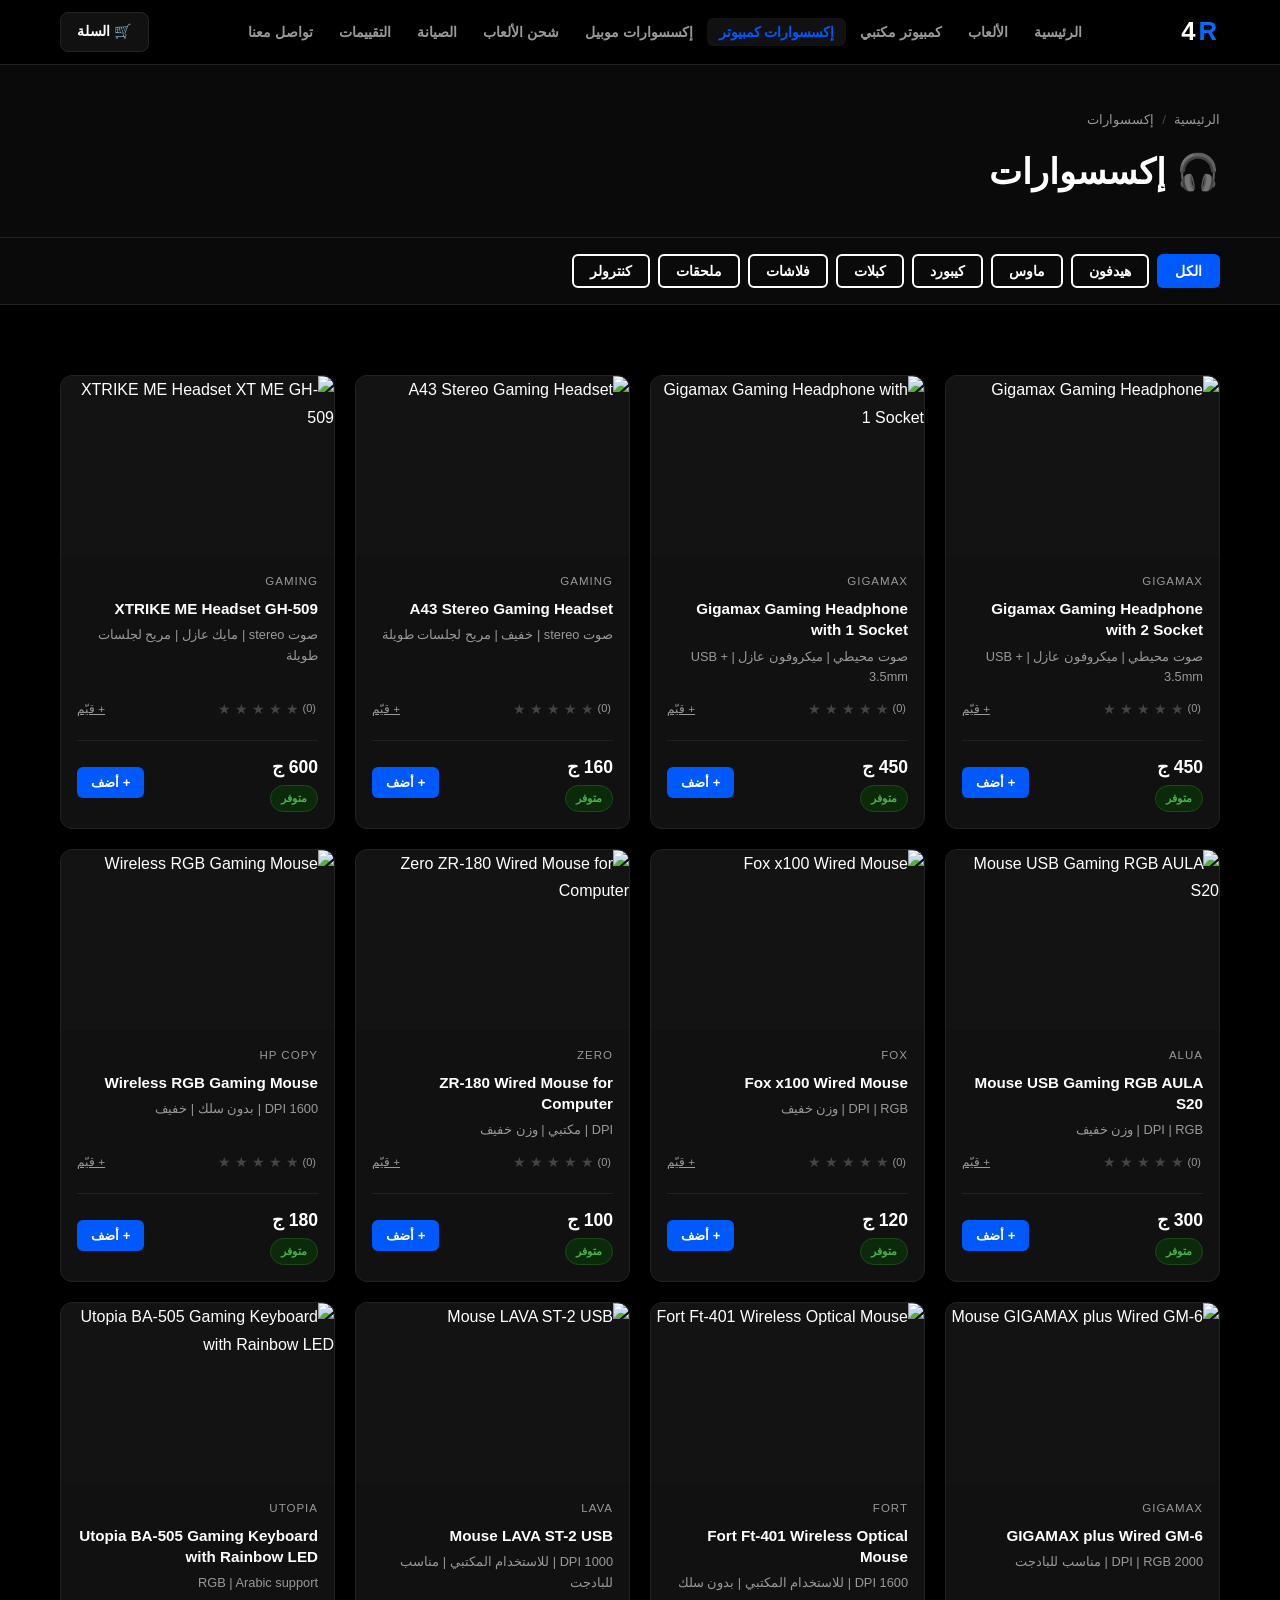
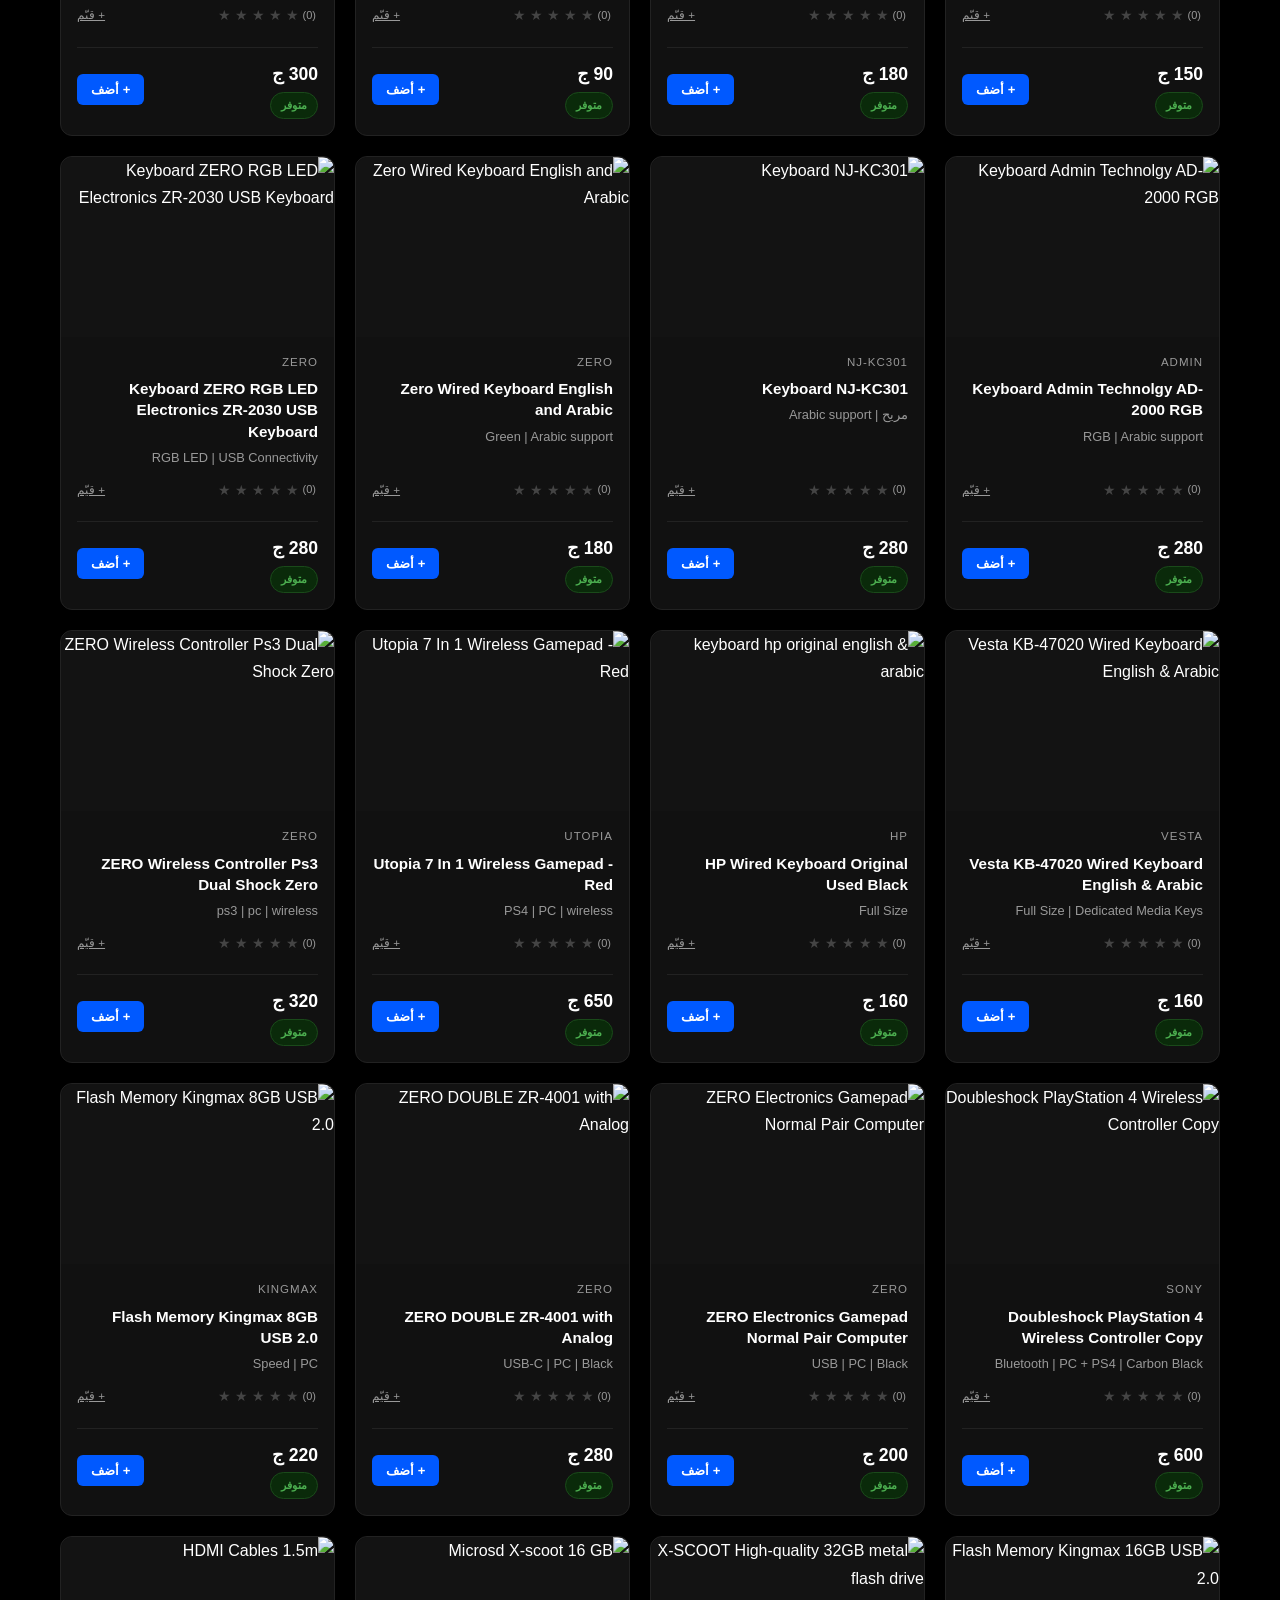
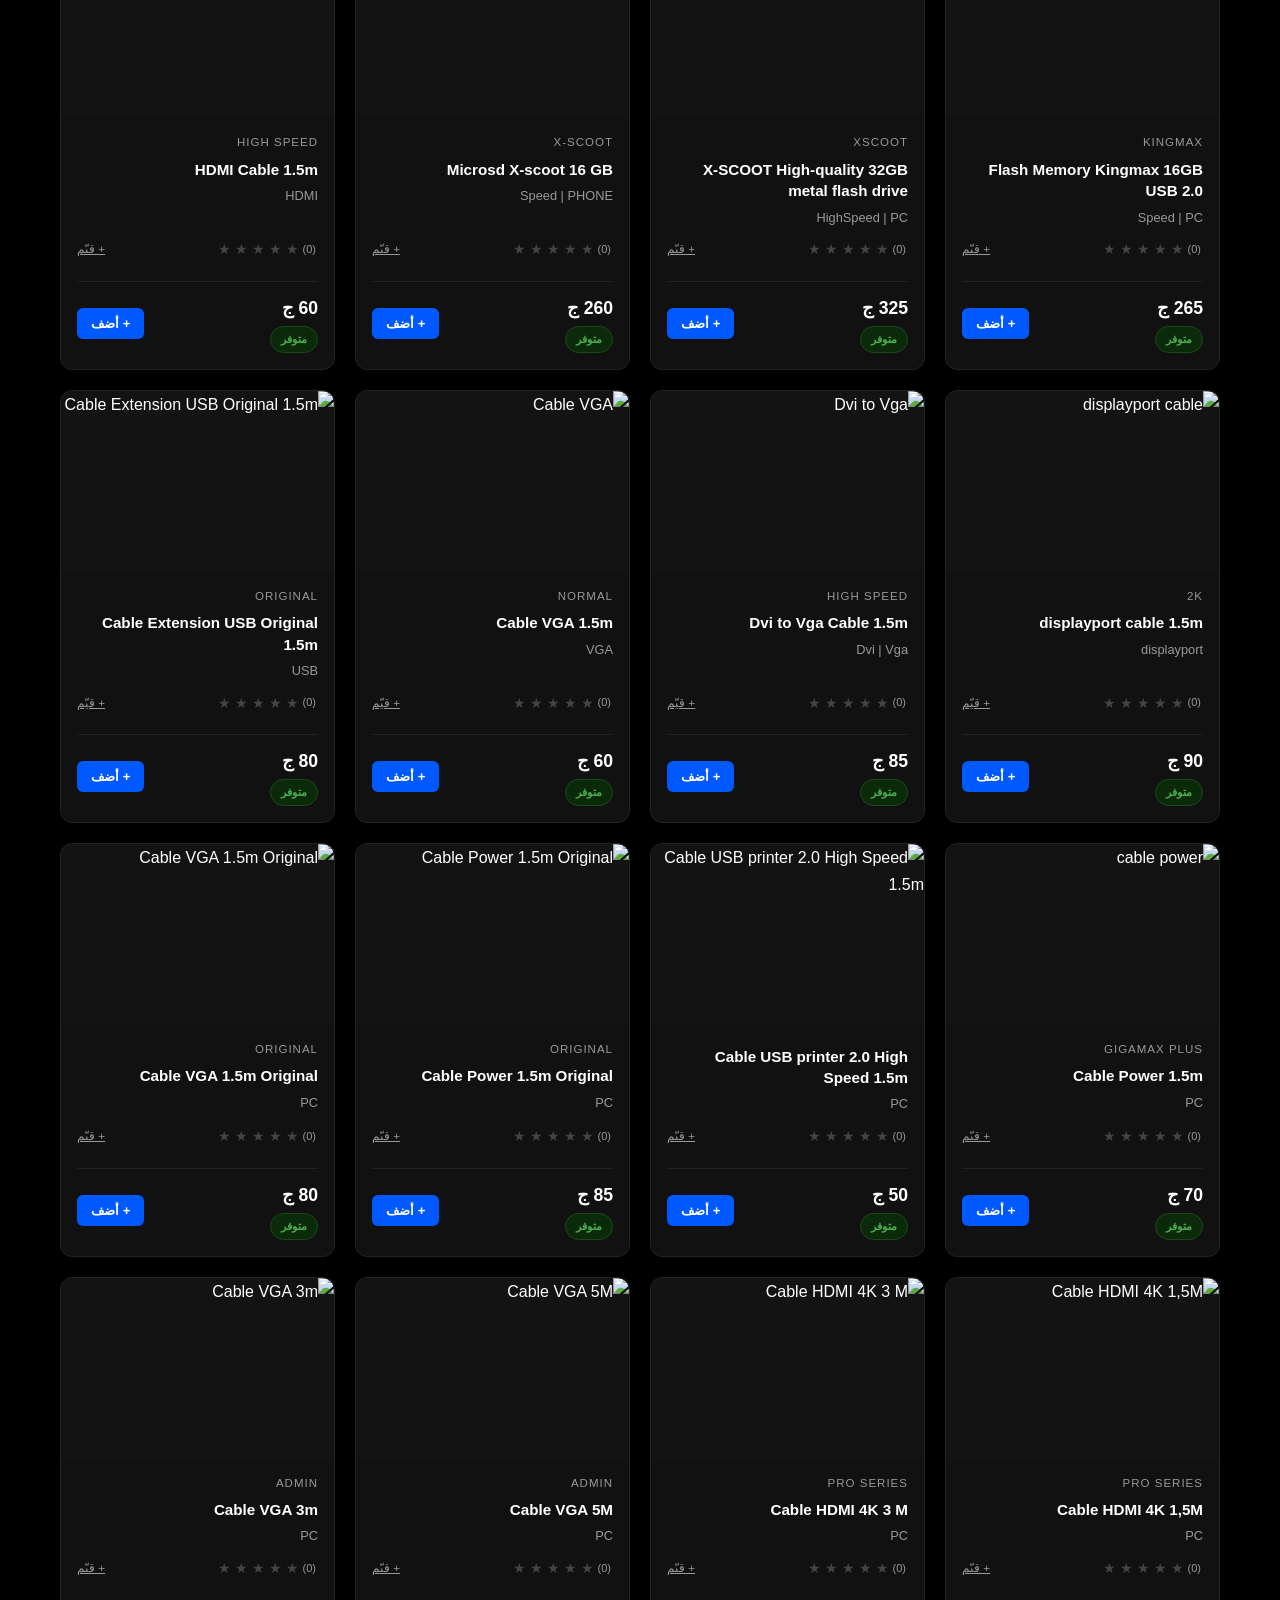
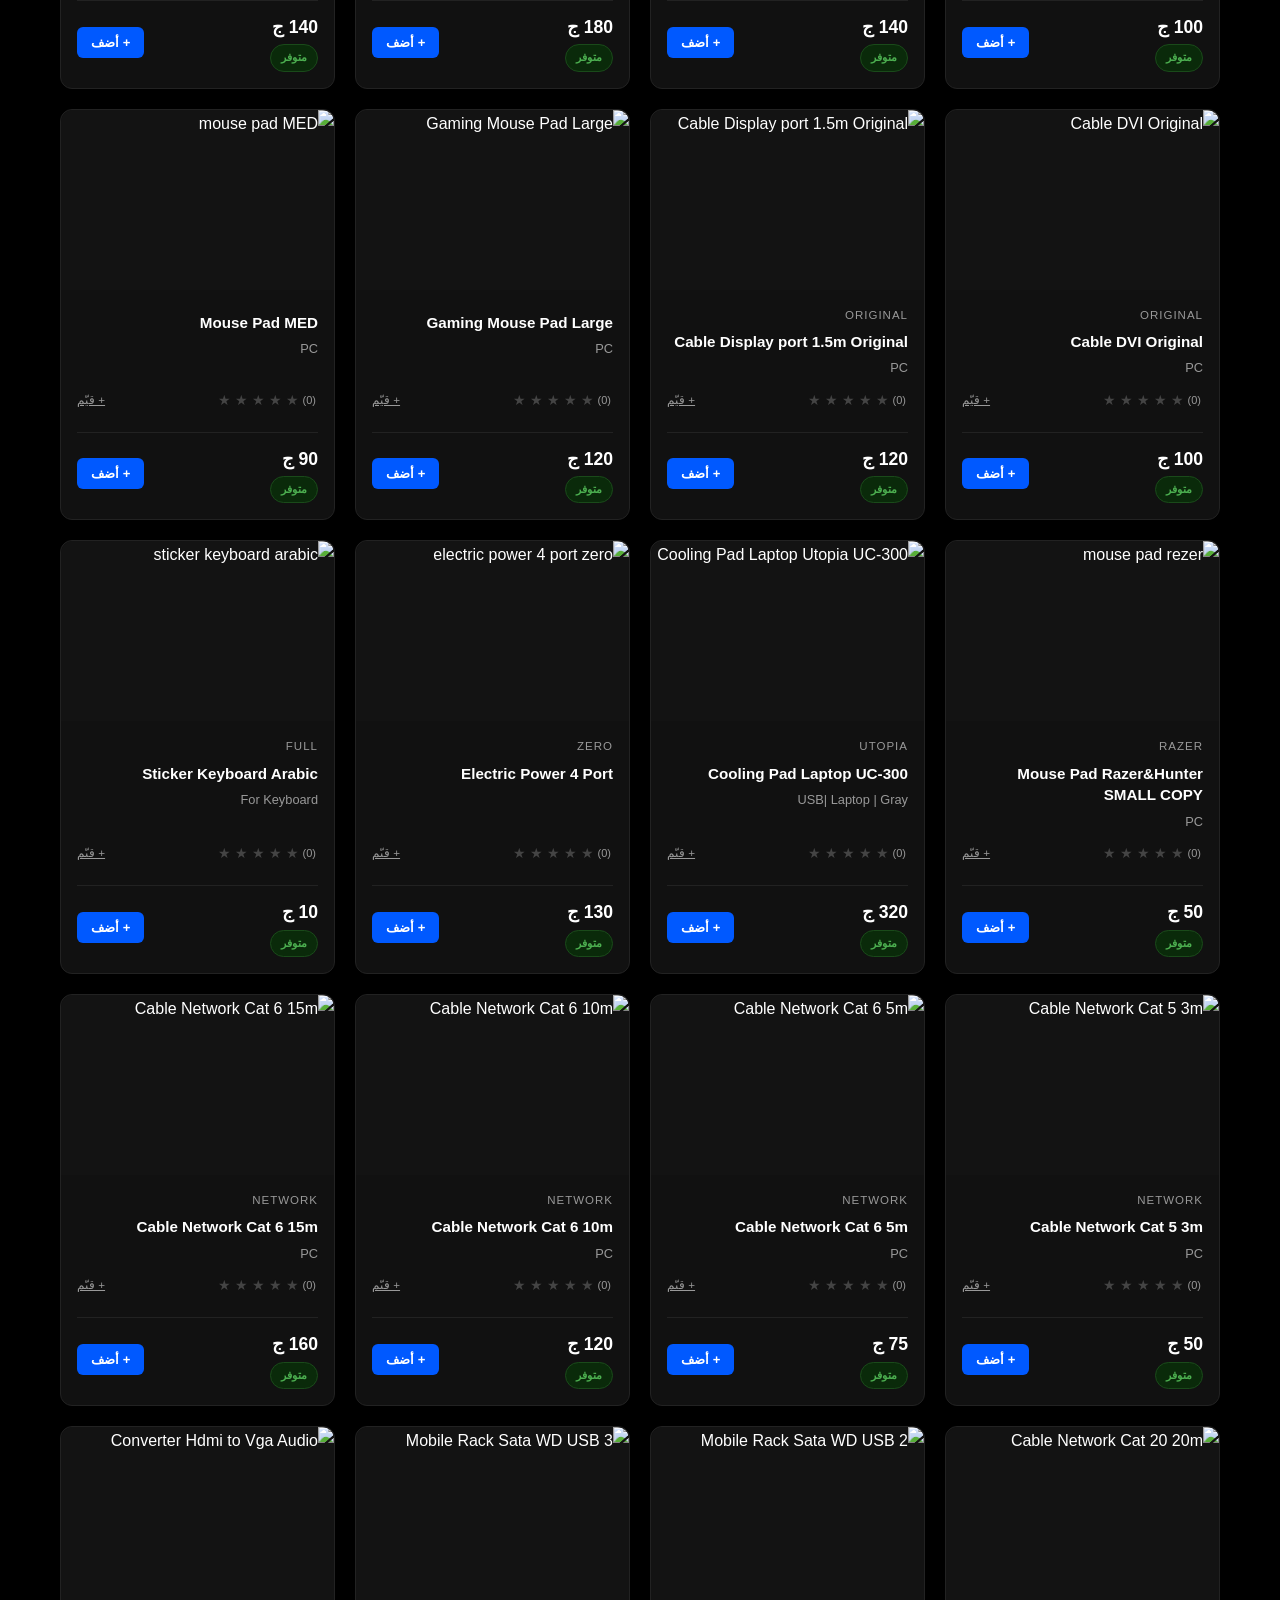
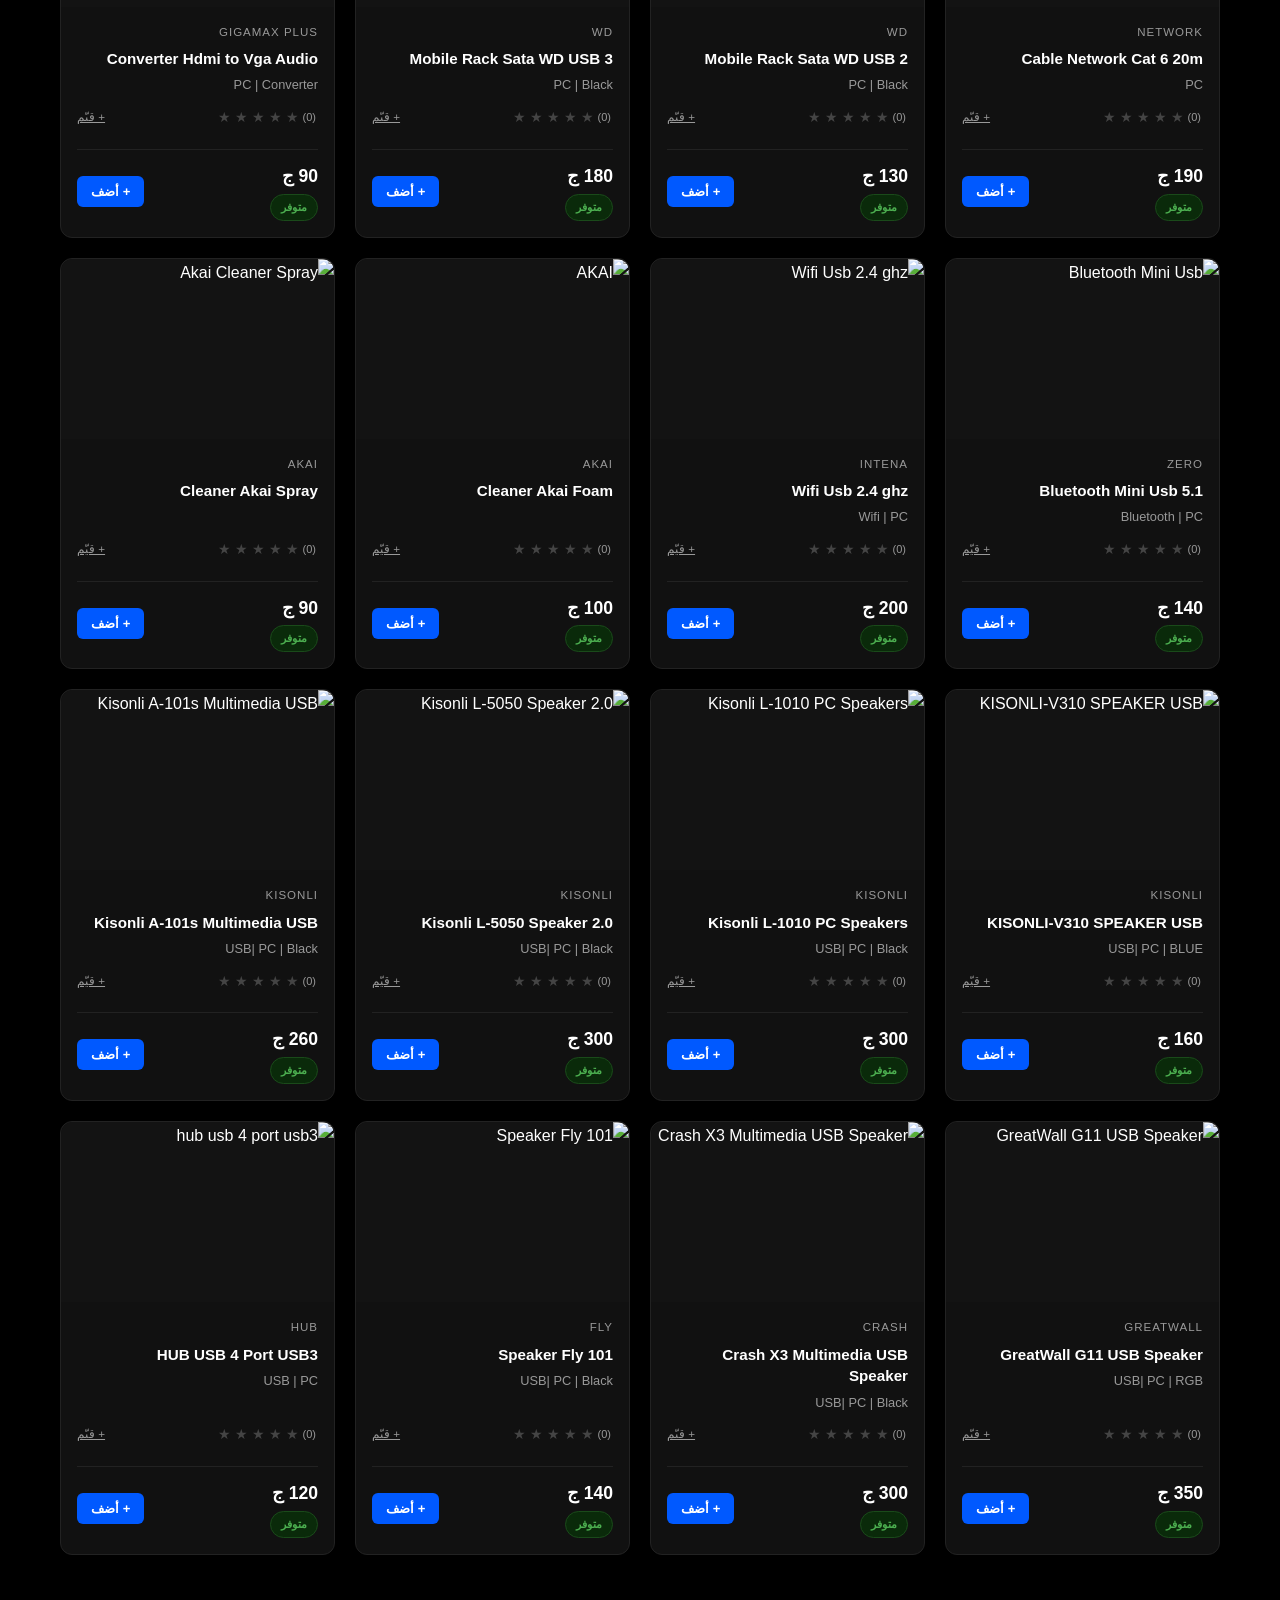
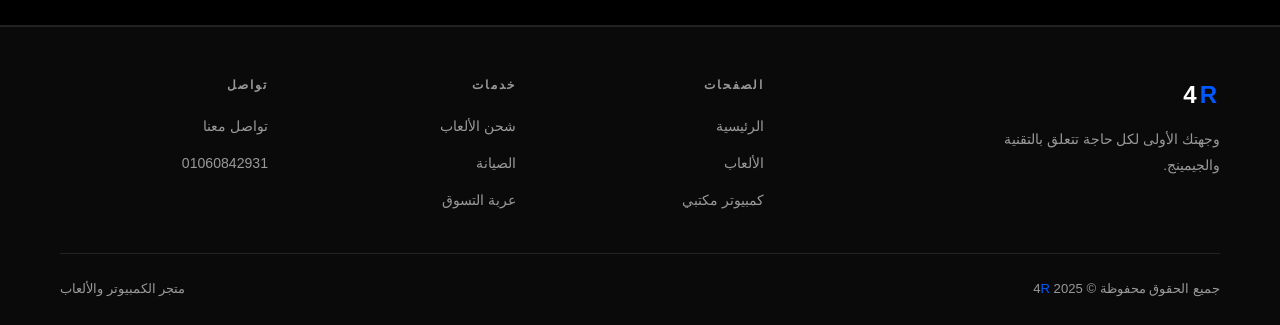
==== commit 98c24790: "Update accessories.html" ====
--- a/accessories.html
+++ b/accessories.html
@@ -431,7 +431,7 @@
 
                 <div class="product-card" data-cat="controller">
           <div class="product-thumb">
-            <img src="https://tse3.mm.bing.net/th/id/OIP.jSF39qGXKimdMJdT2QlxuwAAAA?rs=1&pid=ImgDetMain&o=7&rm=3"
+            <img src="https://imgs.search.brave.com/skOEy4xe0m5dbvfNhKYomibSB7ILMOLbEOjyZtQNf4Q/rs:fit:860:0:0:0/g:ce/aHR0cHM6Ly9raW1v/c3RvcmUubmV0L2Nk/bi9zaG9wL2ZpbGVz/L1plcm9aUi00MDAx/RG91YmxlV2lyZWRH/YW1lcGFkV2l0aEFu/YWxvZy5qcGc_dj0x/NzQzODUxNzgwJndp/ZHRoPTEwMDA"
                  alt="ZERO DOUBLE ZR-4001 with Analog" loading="lazy" />
           </div>
           <div class="product-body">
--- a/css/style.css
+++ b/css/style.css
@@ -0,0 +1,706 @@
+/* =====================================================
+   TechnoX — Shared Stylesheet
+===================================================== */
+
+*, *::before, *::after { box-sizing: border-box; margin: 0; padding: 0; }
+
+:root {
+  --black:     #000000;
+  --dark:      #0a0a0a;
+  --card:      #111111;
+  --card2:     #161616;
+  --border:    #222222;
+  --white:     #ffffff;
+  --gray:      #999999;
+  --light:     #cccccc;
+  --red:       #0059ff;
+  --red-dark:  #0e0f0f;
+  --red-hover: #1a98ff;
+}
+
+.hero-visual {
+  position: relative;
+  width: 100%;
+}
+
+.hero-slider {
+  position: relative;
+  width: 100%;
+  height: 350px;
+  overflow: hidden;
+  border-radius: 24px;
+}
+
+.hero-slide {
+  position: absolute;
+  inset: 0;
+  display: block;
+  opacity: 0;
+  visibility: hidden;
+  transition: opacity 0.5s ease;
+}
+
+.hero-slide.active {
+  opacity: 1;
+  visibility: visible;
+  z-index: 2;
+}
+
+.hero-slide img {
+  width: 100%;
+  height: 100%;
+  object-fit: cover;
+  display: block;
+}
+
+
+.hero-prev,
+.hero-next {
+  position: absolute;
+  top: 50%;
+  transform: translateY(-50%);
+  z-index: 5;
+
+  width: 45px;
+  height: 45px;
+
+  border: none;
+  border-radius: 50%;
+
+  background: rgba(0, 0, 0, 0.65);
+  color: white;
+
+  font-size: 22px;
+  cursor: pointer;
+
+  display: flex;
+  align-items: center;
+  justify-content: center;
+
+  transition: 0.3s;
+}
+
+.hero-prev:hover,
+.hero-next:hover {
+  background: #059df5;
+}
+
+.hero-prev {
+  right: 15px;
+}
+
+.hero-next {
+  left: 15px;
+}
+
+
+.hero-dots {
+  position: absolute;
+  bottom: 18px;
+  left: 50%;
+  transform: translateX(-50%);
+
+  z-index: 5;
+
+  display: flex;
+  gap: 8px;
+}
+
+.hero-dot {
+  width: 10px;
+  height: 10px;
+
+  border: none;
+  border-radius: 50%;
+
+  background: rgba(255, 255, 255, 0.5);
+  cursor: pointer;
+
+  transition: 0.3s;
+}
+
+.hero-dot.active {
+  width: 25px;
+  border-radius: 10px;
+  background: #00aef3;
+}
+
+
+@media (max-width: 768px) {
+  .hero-slider {
+    height: 300px;
+    border-radius: 18px;
+  }
+
+  .hero-prev,
+  .hero-next {
+    width: 38px;
+    height: 38px;
+    font-size: 18px;
+  }
+}
+
+html { scroll-behavior: smooth; }
+
+body {
+  background: var(--black);
+  color: var(--white);
+  font-family: 'Cairo', sans-serif;
+  font-size: 16px;
+  line-height: 1.7;
+  min-height: 100vh;
+  display: flex;
+  flex-direction: column;
+}
+
+a { color: inherit; text-decoration: none; transition: color .2s; }
+ul { list-style: none; }
+img { max-width: 100%; display: block; }
+main { flex: 1; }
+
+/* ── Layout ── */
+.container   { max-width: 1200px; margin: 0 auto; padding: 0 20px; }
+.section     { padding: 70px 0; border-bottom: 1px solid var(--border); }
+.section-title { font-size: 2rem; font-weight: 900; margin-bottom: 8px; }
+.section-sub   { color: var(--gray); font-size: .95rem; margin-bottom: 40px; }
+.red  { color: var(--red); }
+.gray { color: var(--gray); }
+
+/* ── Buttons ── */
+.btn {
+  display: inline-flex; align-items: center; gap: 8px;
+  padding: 11px 26px; border-radius: 6px;
+  font-family: 'Cairo', sans-serif; font-size: .95rem; font-weight: 700;
+  cursor: pointer; border: 2px solid transparent; transition: all .2s;
+}
+.btn-red     { background: var(--red); color: var(--white); }
+.btn-red:hover { background: var(--red-hover); }
+.btn-outline { background: transparent; color: var(--white); border-color: var(--white); }
+.btn-outline:hover { background: var(--white); color: var(--black); }
+.btn-ghost   { background: transparent; color: var(--red); border-color: var(--red); }
+.btn-ghost:hover { background: var(--red-dark); }
+.btn-sm      { padding: 7px 16px; font-size: .85rem; }
+.btn-block   { width: 100%; justify-content: center; }
+
+/* ══════════════════════════════
+   NAVBAR
+══════════════════════════════ */
+.navbar {
+  position: sticky; top: 0; z-index: 200;
+  background: rgba(0,0,0,.97);
+  border-bottom: 1px solid var(--border);
+  backdrop-filter: blur(12px);
+}
+.nav-inner {
+  display: flex; align-items: center;
+  justify-content: space-between; height: 64px;
+}
+.logo { font-size: 1.6rem; font-weight: 900; letter-spacing: 3px; text-transform: uppercase; }
+.logo .x { color:rgb(0, 110, 255) }
+
+.nav-links { display: flex; gap: 2px; }
+.nav-links a {
+  color: var(--gray); font-weight: 600; font-size: .88rem;
+  padding: 6px 12px; border-radius: 6px; transition: all .2s; white-space: nowrap;
+}
+.nav-links a:hover { color: var(--white); background: var(--card); }
+.nav-links a.active { color: var(--red); background: var(--card); }
+
+/* Cart icon */
+.nav-cart {
+  position: relative; display: flex; align-items: center; gap: 6px;
+  background: var(--card); border: 1px solid var(--border);
+  color: var(--white); padding: 7px 16px; border-radius: 8px;
+  font-family: 'Cairo', sans-serif; font-weight: 700; font-size: .88rem;
+  cursor: pointer; transition: border-color .2s; flex-shrink: 0;
+}
+.nav-cart:hover { border-color: var(--red); color: var(--red); }
+.cart-badge {
+  position: absolute; top: -8px; left: -8px;
+  background: var(--red); color: var(--white);
+  font-size: .65rem; font-weight: 900;
+  width: 20px; height: 20px; border-radius: 50%;
+  display: none; align-items: center; justify-content: center;
+}
+.nav-right { display: flex; align-items: center; gap: 10px; }
+
+/* ══════════════════════════════
+   HERO (index only)
+══════════════════════════════ */
+.hero {
+  padding: 80px 0 60px;
+  border-bottom: 1px solid var(--border);
+  position: relative; overflow: hidden;
+}
+.hero::before {
+  content: '';
+  position: absolute; inset: 0;
+  background: radial-gradient(ellipse 60% 80% at 80% 50%, rgba(224,0,0,.08) 0%, transparent 65%);
+  pointer-events: none;
+}
+.hero-inner {
+  display: flex; align-items: center;
+  gap: 48px; position: relative;
+}
+.hero-content { flex: 1; min-width: 0; }
+.hero-visual {
+  flex: 0 0 440px; max-width: 440px;
+  border-radius: 16px; overflow: hidden;
+  border: 1px solid var(--border);
+  box-shadow: 0 0 60px rgba(224,0,0,.15);
+  position: relative;
+}
+.hero-visual img {
+  width: 100%; height: 280px;
+  object-fit: cover; display: block;
+}
+.hero-visual::after {
+  content: '';
+  position: absolute; inset: 0;
+  background: linear-gradient(135deg, rgba(224,0,0,.1) 0%, transparent 60%);
+  pointer-events: none;
+}
+@media(max-width:900px){
+  .hero-inner { flex-direction: column; }
+  .hero-visual { flex: none; max-width: 100%; width: 100%; }
+}
+.hero-badge {
+  display: inline-flex; align-items: center; gap: 8px;
+  background: var(--red-dark); border: 1px solid var(--red);
+  color: var(--red); font-size: .82rem; font-weight: 800;
+  padding: 5px 14px; border-radius: 50px; margin-bottom: 24px;
+}
+.hero-title {
+  font-size: 3.4rem; font-weight: 900; line-height: 1.15;
+  margin-bottom: 20px; letter-spacing: -1px;
+}
+.hero-desc {
+  color: var(--light); font-size: 1.05rem;
+  margin-bottom: 32px; max-width: 500px;
+}
+.hero-btns { display: flex; flex-wrap: wrap; gap: 12px; }
+.hero-stats {
+  display: flex; flex-wrap: wrap;
+  margin-top: 52px; padding-top: 36px;
+  border-top: 1px solid var(--border);
+}
+.stat { padding-left: 36px; margin-left: 36px; border-left: 1px solid var(--border); }
+.stat:first-child { padding-left: 0; margin-left: 0; border-left: none; }
+.stat-num   { font-size: 2.2rem; font-weight: 900; color: var(--red); line-height: 1; }
+.stat-label { font-size: .78rem; color: var(--gray); margin-top: 4px; }
+
+/* ══════════════════════════════
+   PAGE HEADER (inner pages)
+══════════════════════════════ */
+.page-header {
+  padding: 44px 0 36px;
+  border-bottom: 1px solid var(--border);
+  background: var(--dark);
+}
+.breadcrumb { display: flex; align-items: center; gap: 8px; font-size: .83rem; color: var(--gray); margin-bottom: 10px; }
+.breadcrumb a:hover { color: var(--white); }
+.breadcrumb .sep { color: #444; }
+.page-title { font-size: 2.2rem; font-weight: 900; }
+.page-header-row { display: flex; align-items: flex-end; justify-content: space-between; flex-wrap: wrap; gap: 12px; }
+
+/* ══════════════════════════════
+   CATEGORIES GRID (index)
+══════════════════════════════ */
+.cat-grid {
+  display: grid;
+  grid-template-columns: repeat(3, 1fr);
+  gap: 16px;
+}
+.cat-card {
+  background: var(--card); border: 1px solid var(--border);
+  border-radius: 12px; padding: 24px 12px; text-align: center;
+  display: flex; flex-direction: column; align-items: center; gap: 10px;
+  transition: border-color .2s, transform .2s, background .2s;
+}
+.cat-card:hover { border-color: var(--red); transform: translateY(-3px); background: var(--card2); }
+.cat-icon  { font-size: 2.2rem; }
+.cat-name  { font-weight: 800; font-size: .9rem; }
+.cat-count { font-size: .75rem; color: var(--gray); }
+
+/* ══════════════════════════════
+   PRODUCTS GRID
+══════════════════════════════ */
+.products-grid {
+  display: grid;
+  grid-template-columns: repeat(auto-fill, minmax(240px, 1fr));
+  gap: 20px;
+}
+.product-card {
+  background: var(--card); border: 1px solid var(--border);
+  border-radius: 12px; overflow: hidden;
+  display: flex; flex-direction: column;
+  transition: border-color .2s, transform .2s;
+}
+.product-card:hover { border-color: #444; transform: translateY(-3px); }
+.product-thumb {
+  width: 100%; height: 180px;
+  background: #131313; overflow: hidden;
+  border-radius: 12px 12px 0 0;
+}
+.product-thumb img {
+  width: 100%; height: 100%;
+  object-fit: cover; display: block;
+  transition: transform .35s ease;
+}
+.product-card:hover .product-thumb img { transform: scale(1.07); }
+.product-body  { padding: 16px; display: flex; flex-direction: column; flex: 1; gap: 6px; }
+.product-brand { font-size: .72rem; color: var(--gray); text-transform: uppercase; letter-spacing: 1px; }
+.product-name  { font-weight: 800; font-size: .95rem; line-height: 1.4; }
+.product-specs { font-size: .8rem; color: var(--gray); line-height: 1.6; flex: 1; }
+.product-footer {
+  display: flex; align-items: center; justify-content: space-between;
+  margin-top: 12px; padding-top: 12px; border-top: 1px solid var(--border);
+  gap: 8px;
+}
+.product-price { font-size: 1.1rem; font-weight: 900; }
+.product-old   { font-size: .75rem; color: var(--gray); text-decoration: line-through; }
+.badge { display: inline-block; font-size: .7rem; font-weight: 700; padding: 3px 10px; border-radius: 50px; }
+.badge-in  { background:#0a2a0a; color:#4caf50; border:1px solid #1a4a1a; }
+.badge-out { background:#2a0a0a; color:#f44336; border:1px solid #4a1a1a; }
+.btn-add {
+  background: var(--red); color: var(--white); border: none;
+  padding: 8px 14px; border-radius: 6px;
+  font-family: 'Cairo', sans-serif; font-weight: 700; font-size: .82rem;
+  cursor: pointer; white-space: nowrap; transition: background .2s; flex-shrink: 0;
+}
+.btn-add:hover { background: var(--red-hover); }
+
+/* ══════════════════════════════
+   GAME TOP-UP
+══════════════════════════════ */
+.topup-grid { display: grid; grid-template-columns: repeat(auto-fill, minmax(230px, 1fr)); gap: 20px; }
+.topup-card {
+  background: var(--card); border: 1px solid var(--border);
+  border-radius: 12px; padding: 26px 20px;
+  display: flex; flex-direction: column; gap: 14px;
+  transition: border-color .2s, transform .2s;
+}
+.topup-card:hover { border-color: var(--red); transform: translateY(-3px); }
+.topup-logo { font-size: 2.6rem; line-height: 1; }
+.topup-name { font-size: 1.1rem; font-weight: 900; }
+.topup-desc { font-size: .83rem; color: var(--gray); flex: 1; }
+.topup-chips { display: flex; flex-wrap: wrap; gap: 8px; }
+.chip {
+  background: #1a1a1a; border: 1px solid var(--border);
+  border-radius: 6px; padding: 4px 12px;
+  font-size: .8rem; font-weight: 700; cursor: pointer;
+  transition: all .2s;
+}
+.chip:hover { border-color: var(--red); background: var(--red-dark); color: var(--red); }
+
+/* ══════════════════════════════
+   SERVICES
+══════════════════════════════ */
+.services-grid { display: grid; grid-template-columns: repeat(auto-fill, minmax(280px, 1fr)); gap: 20px; }
+.service-card {
+  background: var(--card); border: 1px solid var(--border);
+  border-radius: 12px; padding: 28px;
+  transition: border-color .2s, transform .2s;
+}
+.service-card:hover { border-color: #444; transform: translateY(-2px); }
+.service-icon  { font-size: 2.2rem; margin-bottom: 16px; }
+.service-name  { font-size: 1.1rem; font-weight: 900; margin-bottom: 8px; }
+.service-desc  { font-size: .85rem; color: var(--gray); margin-bottom: 18px; line-height: 1.7; }
+.service-meta  { display: flex; align-items: center; justify-content: space-between; }
+.service-price { font-weight: 800; }
+.service-dur   {
+  background: #1a1a1a; border: 1px solid var(--border);
+  color: var(--gray); font-size: .75rem; padding: 3px 10px; border-radius: 4px;
+}
+
+/* ══════════════════════════════
+   CART PAGE
+══════════════════════════════ */
+.cart-layout { display: grid; grid-template-columns: 1fr 340px; gap: 28px; align-items: start; }
+@media(max-width:900px) { .cart-layout { grid-template-columns: 1fr; } }
+
+.cart-items { display: flex; flex-direction: column; gap: 12px; }
+.cart-item {
+  background: var(--card); border: 1px solid var(--border);
+  border-radius: 12px; padding: 18px 20px;
+  display: flex; align-items: center; gap: 16px;
+}
+.cart-item-emoji { font-size: 2.8rem; flex-shrink: 0; width: 60px; text-align: center; }
+.cart-item-info  { flex: 1; min-width: 0; }
+.cart-item-name  { font-weight: 800; font-size: .95rem; margin-bottom: 4px; }
+.cart-item-price { color: var(--gray); font-size: .85rem; }
+.cart-item-ctrl  { display: flex; align-items: center; gap: 8px; flex-shrink: 0; }
+.qty-btn {
+  background: #1a1a1a; border: 1px solid var(--border);
+  color: var(--white); width: 32px; height: 32px;
+  border-radius: 6px; font-size: 1rem; font-weight: 700;
+  cursor: pointer; display: flex; align-items: center; justify-content: center;
+  transition: border-color .2s;
+}
+.qty-btn:hover { border-color: var(--red); }
+.qty-num { font-weight: 800; min-width: 24px; text-align: center; }
+.cart-item-total { font-weight: 900; font-size: 1rem; flex-shrink: 0; min-width: 70px; text-align: left; }
+.btn-remove {
+  background: none; border: none; color: var(--gray);
+  cursor: pointer; font-size: 1.2rem; padding: 4px; transition: color .2s;
+}
+.btn-remove:hover { color: var(--red); }
+
+.cart-empty {
+  text-align: center; padding: 80px 20px;
+  color: var(--gray);
+}
+.cart-empty .empty-icon { font-size: 5rem; margin-bottom: 20px; }
+.cart-empty h2 { font-size: 1.5rem; font-weight: 800; color: var(--white); margin-bottom: 10px; }
+
+.cart-summary {
+  background: var(--card); border: 1px solid var(--border);
+  border-radius: 14px; padding: 28px; position: sticky; top: 80px;
+}
+.summary-title { font-size: 1.2rem; font-weight: 900; margin-bottom: 20px; padding-bottom: 16px; border-bottom: 1px solid var(--border); }
+.summary-row { display: flex; justify-content: space-between; margin-bottom: 12px; font-size: .9rem; }
+.summary-row.total { font-weight: 900; font-size: 1.1rem; padding-top: 14px; border-top: 1px solid var(--border); margin-top: 14px; }
+.summary-row.total .val { color: var(--red); }
+
+/* Checkout form inside cart */
+.checkout-divider { margin: 24px 0; border: none; border-top: 1px solid var(--border); }
+
+/* ══════════════════════════════
+   FORM
+══════════════════════════════ */
+.form-box {
+  background: var(--card); border: 1px solid var(--border);
+  border-radius: 14px; padding: 36px;
+  max-width: 680px; margin: 0 auto;
+}
+.form-box h3 { font-size: 1.4rem; font-weight: 900; margin-bottom: 26px; }
+.form-row   { display: grid; grid-template-columns: 1fr 1fr; gap: 16px; }
+.form-group { display: flex; flex-direction: column; gap: 7px; margin-bottom: 18px; }
+.form-group label { font-size: .88rem; font-weight: 700; color: var(--light); }
+.form-group input,
+.form-group select,
+.form-group textarea {
+  background: var(--black); border: 1px solid var(--border);
+  border-radius: 7px; color: var(--white);
+  padding: 11px 14px; font-family: 'Cairo', sans-serif; font-size: .9rem;
+  outline: none; width: 100%; transition: border-color .2s;
+}
+.form-group input:focus,
+.form-group select:focus,
+.form-group textarea:focus { border-color: var(--red); }
+.form-group select option { background: var(--black); }
+.form-group textarea { resize: vertical; min-height: 100px; }
+.form-submit {
+  width: 100%; background: var(--red); color: var(--white); border: none;
+  border-radius: 8px; padding: 14px;
+  font-family: 'Cairo', sans-serif; font-size: 1rem; font-weight: 800;
+  cursor: pointer; transition: background .2s; margin-top: 4px;
+}
+.form-submit:hover { background: var(--red-hover); }
+
+/* ══════════════════════════════
+   CONTACT
+══════════════════════════════ */
+.contact-grid { display: grid; grid-template-columns: repeat(auto-fit, minmax(240px, 1fr)); gap: 20px; }
+.contact-card {
+  background: var(--card); border: 1px solid var(--border);
+  border-radius: 12px; padding: 26px;
+  display: flex; align-items: flex-start; gap: 16px;
+  transition: border-color .2s;
+}
+.contact-card:hover { border-color: var(--red); }
+.contact-icon  { font-size: 1.8rem; flex-shrink: 0; }
+.contact-label { font-size: .72rem; color: var(--gray); margin-bottom: 5px; text-transform: uppercase; letter-spacing: 1px; }
+.contact-value { font-weight: 700; font-size: 1rem; }
+.social-row    { display: flex; flex-wrap: wrap; gap: 12px; margin-top: 32px; }
+.social-btn {
+  display: inline-flex; align-items: center; gap: 8px;
+  background: var(--card); border: 1px solid var(--border);
+  color: var(--white); padding: 10px 22px; border-radius: 8px;
+  font-family: 'Cairo', sans-serif; font-weight: 700; font-size: .9rem;
+  cursor: pointer; transition: border-color .2s, color .2s;
+}
+.social-btn:hover { border-color: var(--red); color: var(--red); }
+
+/* ══════════════════════════════
+   PROMO BANNERS
+══════════════════════════════ */
+.banners { display: grid; grid-template-columns: 1fr 1fr; gap: 20px; }
+.banner {
+  border-radius: 14px; padding: 36px 30px;
+  border: 1px solid var(--border); background: var(--card);
+  transition: border-color .2s;
+}
+.banner:hover { border-color: var(--red); }
+.banner-icon  { font-size: 2.6rem; margin-bottom: 16px; }
+.banner-title { font-size: 1.2rem; font-weight: 900; margin-bottom: 8px; }
+.banner-desc  { font-size: .85rem; color: var(--gray); margin-bottom: 20px; line-height: 1.7; }
+.banner-link  { color: var(--red); font-weight: 700; font-size: .9rem; }
+.banner-link:hover { text-decoration: underline; }
+
+/* ══════════════════════════════
+   TOAST NOTIFICATION
+══════════════════════════════ */
+.toast {
+  position: fixed; bottom: 28px; left: 50%; transform: translateX(-50%) translateY(30px);
+  background: var(--card); border: 1px solid var(--border);
+  color: var(--white); padding: 12px 24px; border-radius: 10px;
+  font-family: 'Cairo', sans-serif; font-weight: 700; font-size: .9rem;
+  opacity: 0; transition: all .3s; z-index: 9999; white-space: nowrap;
+  box-shadow: 0 8px 32px rgba(0,0,0,.6);
+}
+.toast.show { opacity: 1; transform: translateX(-50%) translateY(0); }
+
+/* ══════════════════════════════
+   FOOTER
+══════════════════════════════ */
+footer {
+  background: var(--dark); border-top: 1px solid var(--border);
+  padding: 48px 0 24px; margin-top: auto;
+}
+.footer-grid {
+  display: grid; grid-template-columns: 2fr 1fr 1fr 1fr;
+  gap: 40px; margin-bottom: 40px;
+}
+.footer-logo  { font-size: 1.5rem; font-weight: 900; letter-spacing: 3px; margin-bottom: 12px; }
+.footer-logo .x { color: var(--red); }
+.footer-desc  { font-size: .85rem; color: var(--gray); line-height: 1.9; max-width: 260px; }
+.footer-heading { font-size: .78rem; font-weight: 900; text-transform: uppercase; letter-spacing: 2px; color: var(--gray); margin-bottom: 16px; }
+.footer-links { display: flex; flex-direction: column; gap: 10px; }
+.footer-links a { font-size: .88rem; color: var(--gray); }
+.footer-links a:hover { color: var(--white); }
+.footer-bottom {
+  display: flex; align-items: center; justify-content: space-between;
+  padding-top: 24px; border-top: 1px solid var(--border);
+  font-size: .82rem; color: var(--gray); flex-wrap: wrap; gap: 8px;
+}
+.footer-bottom .x { color: var(--red); }
+
+/* ══════════════════════════════
+   RESPONSIVE
+══════════════════════════════ */
+@media(max-width:1024px) { .footer-grid { grid-template-columns: 1fr 1fr; } }
+@media(max-width:768px) {
+  .hero-title { font-size: 2.2rem; }
+  .nav-links  { display: none; }
+  .footer-grid { grid-template-columns: 1fr; }
+  .form-row   { grid-template-columns: 1fr; }
+  .banners    { grid-template-columns: 1fr; }
+  .cat-grid   { grid-template-columns: repeat(2, 1fr); }
+  .stat { padding-left: 20px; margin-left: 20px; }
+}
+@media(max-width:480px) {
+  .hero-title { font-size: 1.8rem; }
+  .section-title { font-size: 1.5rem; }
+  .cat-grid { grid-template-columns: repeat(2, 1fr); }
+}
+
+/* ══════════════════════════════
+   HAMBURGER BUTTON
+══════════════════════════════ */
+.hamburger-btn {
+  display: none;
+  flex-direction: column;
+  gap: 5px;
+  align-items: center;
+  justify-content: center;
+  width: 44px;
+  height: 44px;
+  background: var(--card);
+  border: 1px solid var(--border);
+  border-radius: 8px;
+  cursor: pointer;
+  flex-shrink: 0;
+  padding: 0;
+}
+.hamburger-btn span {
+  display: block;
+  width: 22px;
+  height: 2px;
+  background: var(--white);
+  border-radius: 2px;
+  transition: all .25s;
+}
+.hamburger-btn.open span:nth-child(1) { transform: translateY(7px) rotate(45deg); background: var(--red); }
+.hamburger-btn.open span:nth-child(2) { opacity: 0; }
+.hamburger-btn.open span:nth-child(3) { transform: translateY(-7px) rotate(-45deg); background: var(--red); }
+
+/* ══════════════════════════════
+   MOBILE MENU OVERLAY
+══════════════════════════════ */
+.mobile-menu {
+  display: none;
+  position: fixed;
+  top: 64px; left: 0; right: 0; bottom: 0;
+  background: rgba(0,0,0,.97);
+  backdrop-filter: blur(8px);
+  z-index: 199;
+  flex-direction: column;
+  padding: 20px;
+  overflow-y: auto;
+}
+.mobile-menu.open {
+  display: flex;
+  animation: mmSlideDown .2s ease-out;
+}
+@keyframes mmSlideDown {
+  from { opacity: 0; transform: translateY(-8px); }
+  to   { opacity: 1; transform: translateY(0); }
+}
+.mobile-menu > ul { display: flex; flex-direction: column; gap: 4px; }
+.mobile-menu > ul li a {
+  display: flex; align-items: center;
+  padding: 14px 16px; border-radius: 10px;
+  font-weight: 700; font-size: 1.05rem;
+  color: var(--white); border-right: 3px solid transparent;
+  transition: all .15s;
+}
+.mobile-menu > ul li a:hover,
+.mobile-menu > ul li a.active {
+  color: var(--red); background: var(--card); border-right-color: var(--red);
+}
+.mobile-menu-footer {
+  margin-top: auto; padding-top: 24px; border-top: 1px solid var(--border);
+}
+.mobile-menu-footer a {
+  display: flex; align-items: center; gap: 10px;
+  background: #1a3a1a; border: 1px solid #2a5a2a;
+  border-radius: 8px; padding: 12px 16px;
+  color: #4caf50; font-weight: 700; font-size: .9rem;
+}
+
+/* ══════════════════════════════
+   MOBILE NAV OVERRIDES
+══════════════════════════════ */
+@media(max-width:900px){
+  .nav-links     { display: none !important; }
+  .hamburger-btn { display: flex !important; }
+  .nav-cart      { display: none !important; }
+}
+
+/* ══════════════════════════════
+   CART PAGE — MOBILE FIXES
+══════════════════════════════ */
+@media(max-width:640px){
+  .cart-item {
+    flex-wrap: wrap;
+    gap: 10px;
+    padding: 14px 12px;
+  }
+  .cart-item-emoji { font-size: 2rem; width: 44px; }
+  .cart-item-info  { flex: 1; min-width: 0; }
+  .cart-item-name  { font-size: .88rem; }
+  .cart-item-ctrl  { order: 3; }
+  .cart-item-total { order: 4; min-width: auto; font-size: .95rem; text-align: right; }
+  .btn-remove      { order: 5; }
+  .cart-summary    { position: static !important; }
+}
+
+/* ══════════════════════════════
+   REVIEWS PAGE — MOBILE FIXES
+══════════════════════════════ */
+.reviews-layout { display: grid; grid-template-columns: 1fr 380px; gap: 40px; align-items: start; }
+@media(max-width:900px){
+  .reviews-layout        { grid-template-columns: 1fr !important; }
+  .reviews-form-sticky   { position: static !important; margin-top: 32px; }
+}
